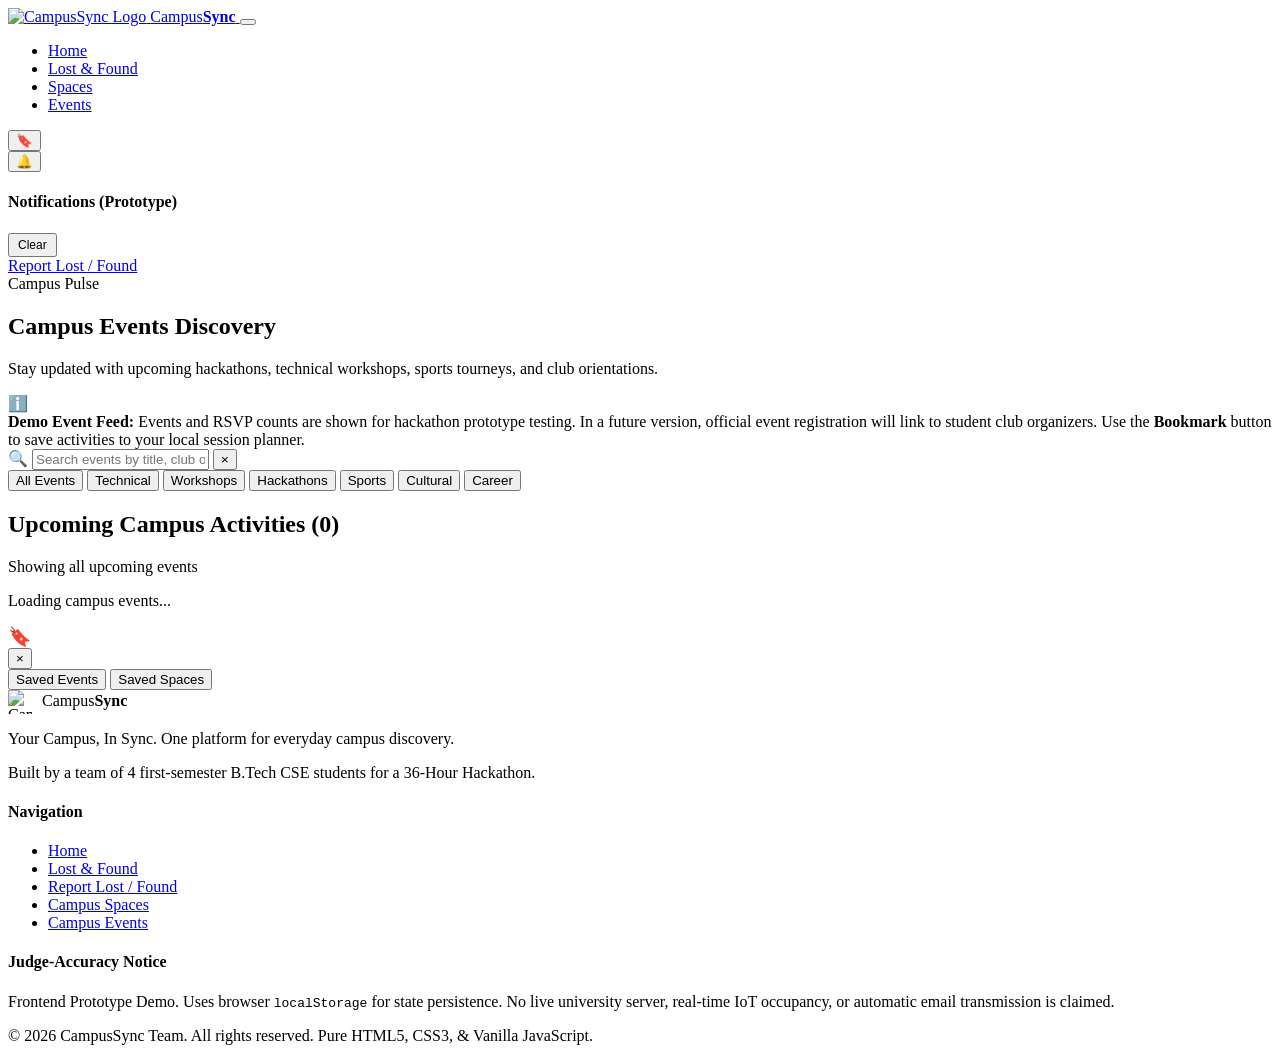
==== events.html @ 7a57eff2 "Build complete HTML structure" ====
<!DOCTYPE html>
<html lang="en">
<head>
  <meta charset="UTF-8">
  <meta name="viewport" content="width=device-width, initial-scale=1.0">
  <title>Campus Events — CampusSync</title>
  <link rel="icon" type="image/svg+xml" href="assets/favicon/favicon.svg">
  <link rel="icon" type="image/png" sizes="32x32" href="assets/favicon/favicon-32x32.png">
  <link rel="apple-touch-icon" href="assets/favicon/apple-touch-icon.png">
  <link rel="stylesheet" href="css/style.css">
</head>
<body>

  <!-- HEADER & NAVIGATION -->
  <header class="site-header">
    <div class="container header-container">
      <a href="index.html" class="logo">
        <img src="assets/images/logo.svg" alt="CampusSync Logo" class="logo-icon-svg">
        <span class="logo-text">Campus<strong>Sync</strong></span>
      </a>

      <button class="nav-toggle" id="navToggle" aria-label="Toggle navigation menu">
        <span class="hamburger-bar"></span>
        <span class="hamburger-bar"></span>
        <span class="hamburger-bar"></span>
      </button>

      <nav class="site-nav" id="siteNav">
        <ul class="nav-list">
          <li><a href="index.html" class="nav-link">Home</a></li>
          <li><a href="lost-found.html" class="nav-link">Lost &amp; Found</a></li>
          <li><a href="spaces.html" class="nav-link">Spaces</a></li>
          <li><a href="events.html" class="nav-link active">Events</a></li>
        </ul>
      </nav>

      <!-- Action Controls -->
      <div class="header-actions">
        <button class="icon-action-btn" id="savedItemsBtn" title="Saved Items" aria-label="Saved items">
          <span>🔖</span>
          <span class="notif-badge-pill" id="savedCountBadge" style="display: none;">0</span>
        </button>

        <div class="notif-wrapper">
          <button class="icon-action-btn" id="notifBtn" title="CampusSync Notifications" aria-label="Notifications">
            <span>🔔</span>
            <span class="notif-badge-pill" id="notifBadge" style="display: none;">0</span>
          </button>
          <div class="notif-dropdown" id="notifDropdown">
            <div class="notif-header">
              <h4>Notifications (Prototype)</h4>
              <button class="btn btn-outline btn-sm" id="clearNotifsBtn" style="padding: 0.2rem 0.5rem; font-size: 0.75rem;">Clear</button>
            </div>
            <div class="notif-list" id="notifList"></div>
          </div>
        </div>

        <a href="report.html" class="btn btn-primary nav-btn-primary">Report Lost / Found</a>
      </div>
    </div>
  </header>

  <!-- MAIN CONTENT -->
  <main class="page-main">
    <div class="container">

      <!-- PAGE HEADER -->
      <section class="page-header">
        <div class="page-header-text">
          <span class="badge badge-primary">Campus Pulse</span>
          <h1 class="page-title">Campus Events Discovery</h1>
          <p class="page-subtitle">
            Stay updated with upcoming hackathons, technical workshops, sports tourneys, and club orientations.
          </p>
        </div>
      </section>

      <!-- PROTOTYPE DISCLAIMER BANNER -->
      <aside class="notice-banner">
        <span class="notice-icon">ℹ️</span>
        <div class="notice-text">
          <strong>Demo Event Feed:</strong> Events and RSVP counts are shown for hackathon prototype testing.
          In a future version, official event registration will link to student club organizers.
          Use the <strong>Bookmark</strong> button to save activities to your local session planner.
        </div>
      </aside>

      <!-- SEARCH & FILTER TOOLBAR -->
      <section class="filter-toolbar">
        <!-- Search Input -->
        <div class="search-box">
          <span class="search-icon">🔍</span>
          <input
            type="text"
            id="eventSearch"
            class="search-input"
            placeholder="Search events by title, club organizer, or venue..."
            aria-label="Search campus events"
          >
          <button id="clearEventSearchBtn" class="clear-btn" title="Clear search">&times;</button>
        </div>

        <!-- Category Filter Pills -->
        <div class="filter-controls">
          <div class="type-filter-group" id="eventCategoryFilters" role="group" aria-label="Filter by event category">
            <button class="filter-btn active" data-category="all">All Events</button>
            <button class="filter-btn" data-category="Technical">Technical</button>
            <button class="filter-btn" data-category="Workshop">Workshops</button>
            <button class="filter-btn" data-category="Hackathon">Hackathons</button>
            <button class="filter-btn" data-category="Sports">Sports</button>
            <button class="filter-btn" data-category="Cultural">Cultural</button>
            <button class="filter-btn" data-category="Career">Career</button>
          </div>
        </div>
      </section>

      <!-- EVENTS GRID SECTION -->
      <section class="events-section">
        <div class="section-heading-row">
          <h2 class="section-title">Upcoming Campus Activities (<span id="eventsCount">0</span>)</h2>
          <span class="section-meta" id="eventFilterMeta">Showing all upcoming events</span>
        </div>

        <!-- Dynamic Grid Container -->
        <div class="cards-grid events-grid" id="eventsGrid">
          <div class="loading-state">
            <p>Loading campus events...</p>
          </div>
        </div>

        <!-- Empty State Message -->
        <div class="empty-state" id="eventsEmptyState" style="display: none;">
          <div class="empty-icon">📅</div>
          <h3 class="empty-title">No events match your criteria</h3>
          <p class="empty-desc">Try clearing your search query or selecting a different category.</p>
          <button class="btn btn-secondary" id="resetEventFiltersBtn">Reset Event Filters</button>
        </div>
      </section>

    </div>
  </main>

  <!-- SAVED ITEMS MODAL -->
  <div class="custom-modal" id="savedItemsModal" role="dialog" aria-label="Saved items">
    <div class="modal-dialog">
      <div class="modal-header">
        <h3 style="color: #fff; margin: 0; display: flex; align-items: center; gap: 0.5rem;">
          <span>🔖</span> Saved Bookmarks
        </h3>
        <button class="modal-close" id="closeSavedModal">&times;</button>
      </div>
      <div class="saved-tabs-row">
        <button class="saved-tab-btn active" id="savedTabEvents">Saved Events</button>
        <button class="saved-tab-btn" id="savedTabSpaces">Saved Spaces</button>
      </div>
      <div class="saved-items-list" id="savedItemsList"></div>
    </div>
  </div>

  <!-- FOOTER -->
  <footer class="site-footer">
    <div class="container footer-container">
      <div class="footer-info">
        <div class="footer-logo">
          <img src="assets/images/logo.svg" alt="CampusSync" style="display: inline-block; width: 24px; height: 24px; vertical-align: middle; margin-right: 6px;">
          Campus<strong>Sync</strong>
        </div>
        <p class="footer-tagline">Your Campus, In Sync. One platform for everyday campus discovery.</p>
        <p class="footer-credit">Built by a team of 4 first-semester B.Tech CSE students for a 36-Hour Hackathon.</p>
      </div>

      <div class="footer-nav">
        <h4>Navigation</h4>
        <ul>
          <li><a href="index.html">Home</a></li>
          <li><a href="lost-found.html">Lost &amp; Found</a></li>
          <li><a href="report.html">Report Lost / Found</a></li>
          <li><a href="spaces.html">Campus Spaces</a></li>
          <li><a href="events.html">Campus Events</a></li>
        </ul>
      </div>

      <div class="footer-disclaimer">
        <h4>Judge-Accuracy Notice</h4>
        <p>
          Frontend Prototype Demo. Uses browser <code>localStorage</code> for state persistence.
          No live university server, real-time IoT occupancy, or automatic email transmission is claimed.
        </p>
      </div>
    </div>

    <div class="footer-bottom text-center">
      <p>&copy; 2026 CampusSync Team. All rights reserved. Pure HTML5, CSS3, &amp; Vanilla JavaScript.</p>
    </div>
  </footer>

  <!-- Scripts -->
  <script src="data/demo-data.js"></script>
  <script src="js/main.js"></script>
  <script src="js/events.js"></script>
</body>
</html>
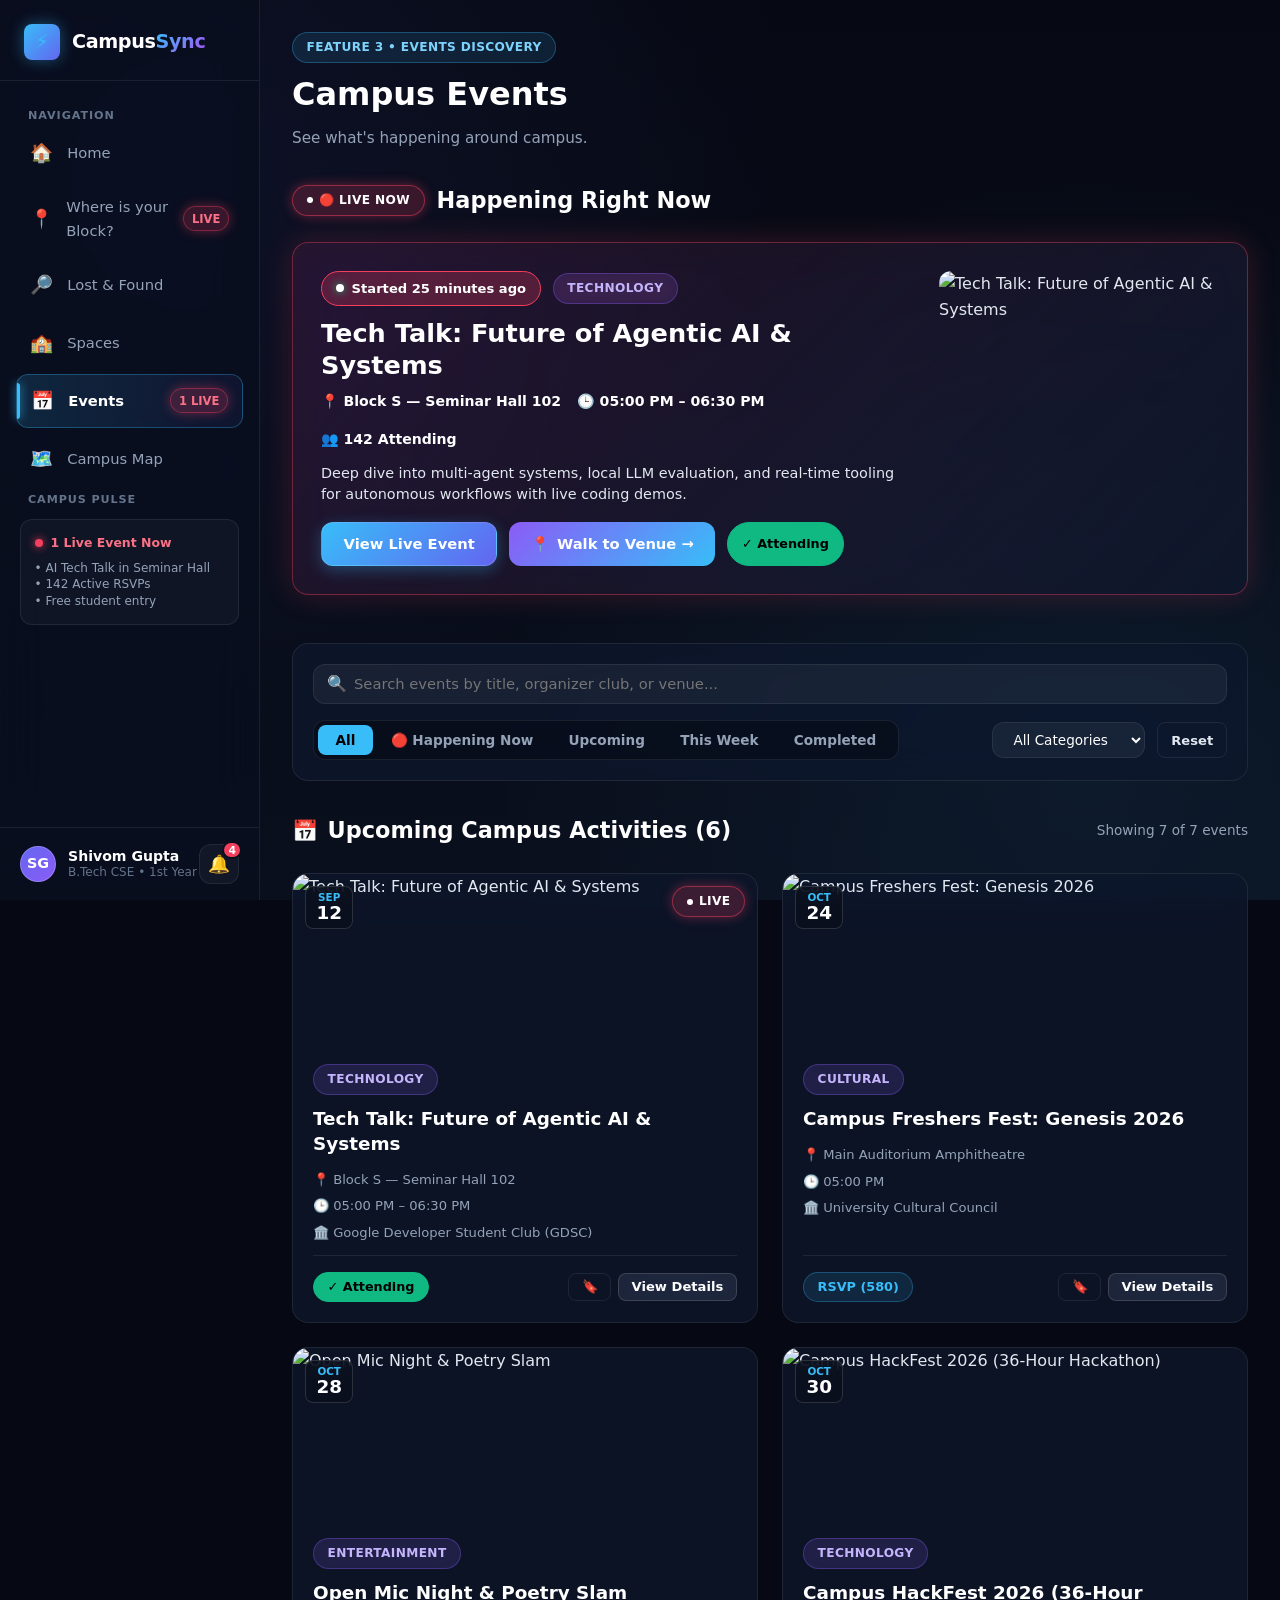
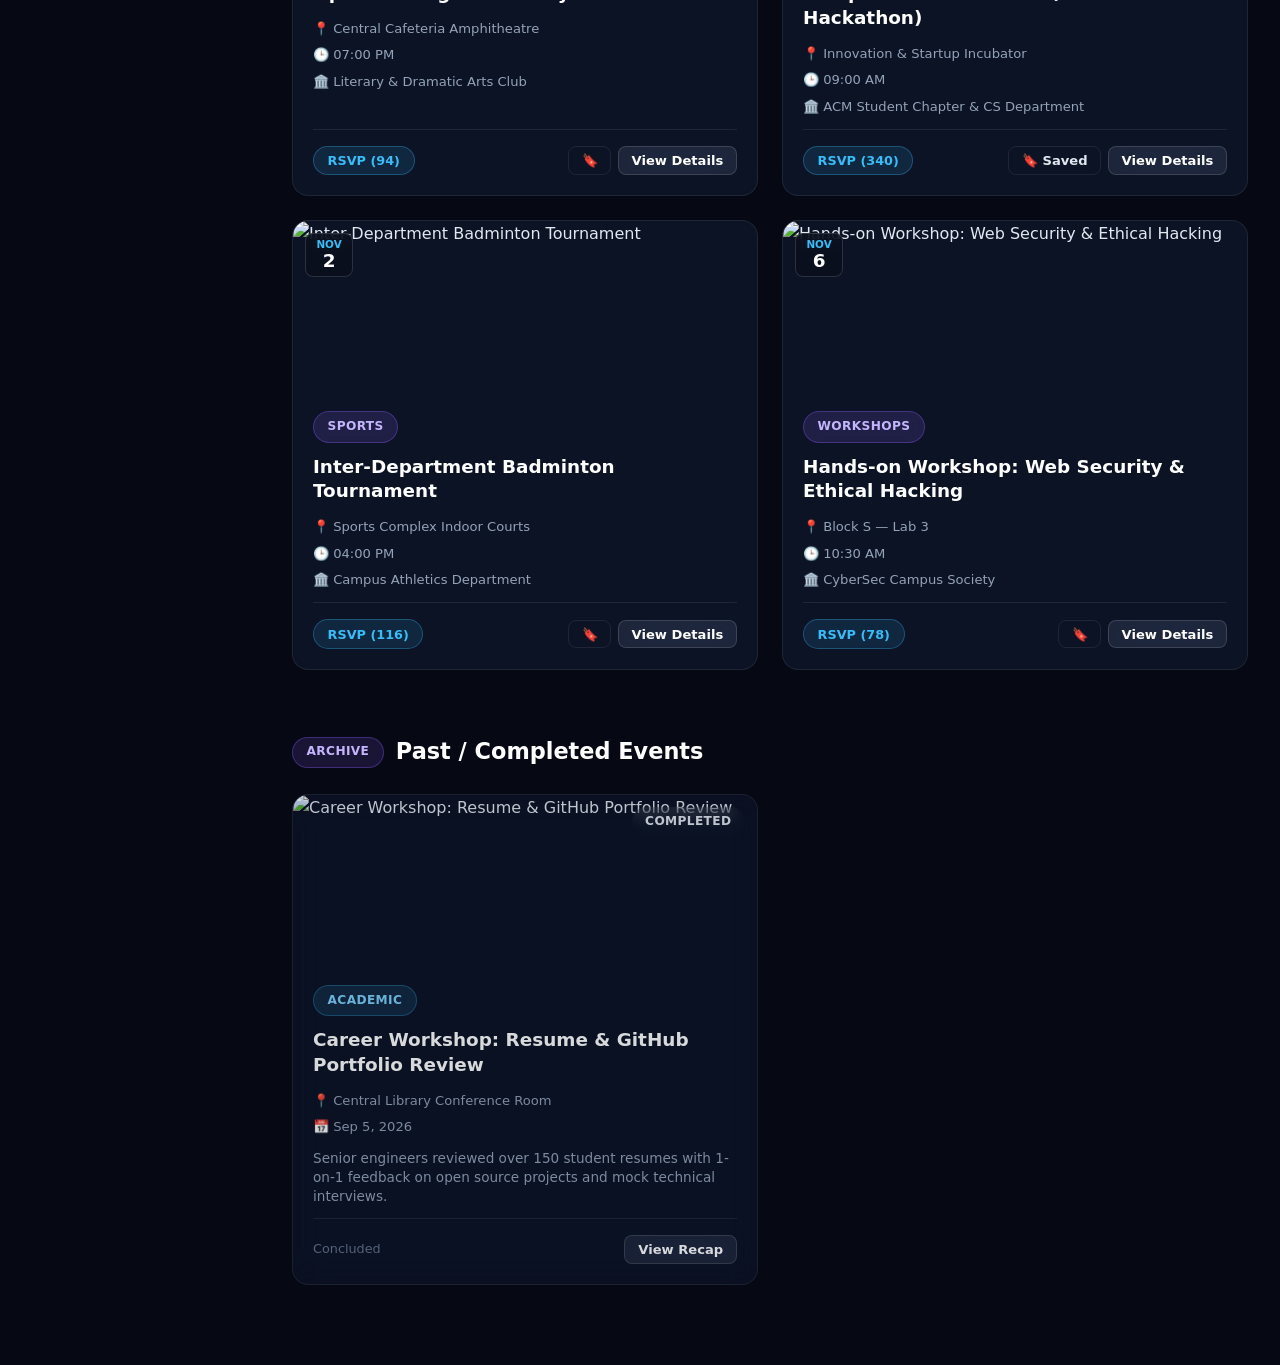
==== commit 60ad22dd: "update better UI and update html accordingly" ====
--- a/events.html
+++ b/events.html
@@ -5,194 +5,320 @@
   <meta name="viewport" content="width=device-width, initial-scale=1.0">
   <title>Campus Events — CampusSync</title>
   <link rel="icon" type="image/svg+xml" href="assets/favicon/favicon.svg">
-  <link rel="icon" type="image/png" sizes="32x32" href="assets/favicon/favicon-32x32.png">
-  <link rel="apple-touch-icon" href="assets/favicon/apple-touch-icon.png">
   <link rel="stylesheet" href="css/style.css">
 </head>
 <body>
 
-  <!-- HEADER & NAVIGATION -->
-  <header class="site-header">
-    <div class="container header-container">
-      <a href="index.html" class="logo">
-        <img src="assets/images/logo.svg" alt="CampusSync Logo" class="logo-icon-svg">
-        <span class="logo-text">Campus<strong>Sync</strong></span>
-      </a>
-
-      <button class="nav-toggle" id="navToggle" aria-label="Toggle navigation menu">
-        <span class="hamburger-bar"></span>
-        <span class="hamburger-bar"></span>
-        <span class="hamburger-bar"></span>
-      </button>
-
-      <nav class="site-nav" id="siteNav">
-        <ul class="nav-list">
-          <li><a href="index.html" class="nav-link">Home</a></li>
-          <li><a href="lost-found.html" class="nav-link">Lost &amp; Found</a></li>
-          <li><a href="spaces.html" class="nav-link">Spaces</a></li>
-          <li><a href="events.html" class="nav-link active">Events</a></li>
+  <div class="app-layout">
+
+    <!-- DESKTOP SIDEBAR -->
+    <aside class="app-sidebar">
+      <div class="sidebar-header">
+        <a href="index.html" class="sidebar-logo">
+          <div class="sidebar-logo-icon">⚡</div>
+          <span class="sidebar-logo-text">Campus<strong>Sync</strong></span>
+        </a>
+        <button id="sidebarCloseBtn" class="topbar-btn" style="display: none;" aria-label="Close sidebar">&times;</button>
+      </div>
+
+      <div class="sidebar-nav-container">
+        <span class="sidebar-section-title">Navigation</span>
+        <ul class="sidebar-menu">
+          <li>
+            <a href="index.html" class="sidebar-link">
+              <span class="sidebar-link-icon">🏠</span>
+              <span>Home</span>
+            </a>
+          </li>
+          <li>
+            <a href="navigation.html" class="sidebar-link">
+              <span class="sidebar-link-icon">📍</span>
+              <span>Where is your Block?</span>
+              <span class="sidebar-badge badge-live">LIVE</span>
+            </a>
+          </li>
+          <li>
+            <a href="lost-found.html" class="sidebar-link">
+              <span class="sidebar-link-icon">🔎</span>
+              <span>Lost &amp; Found</span>
+            </a>
+          </li>
+          <li>
+            <a href="spaces.html" class="sidebar-link">
+              <span class="sidebar-link-icon">🏫</span>
+              <span>Spaces</span>
+            </a>
+          </li>
+          <li>
+            <a href="events.html" class="sidebar-link active">
+              <span class="sidebar-link-icon">📅</span>
+              <span>Events</span>
+              <span class="sidebar-badge badge-live">1 LIVE</span>
+            </a>
+          </li>
+          <li>
+            <a href="navigation.html" class="sidebar-link">
+              <span class="sidebar-link-icon">🗺️</span>
+              <span>Campus Map</span>
+            </a>
+          </li>
         </ul>
+
+        <span class="sidebar-section-title">Campus Pulse</span>
+        <div class="sidebar-pulse-card">
+          <div class="pulse-header">
+            <span class="pulse-dot" style="background: var(--accent-rose); box-shadow: 0 0 8px var(--accent-rose);"></span>
+            <span style="color: #fb7185;">1 Live Event Now</span>
+          </div>
+          <p class="pulse-info">
+            • AI Tech Talk in Seminar Hall<br>
+            • 142 Active RSVPs<br>
+            • Free student entry
+          </p>
+        </div>
+      </div>
+
+      <div class="sidebar-footer">
+        <a href="#" class="sidebar-user profile-trigger-btn">
+          <div class="user-avatar">SG</div>
+          <div class="user-info">
+            <div class="user-name">Shivom Gupta</div>
+            <div class="user-dept">B.Tech CSE • 1st Year</div>
+          </div>
+        </a>
+        <button class="topbar-btn notif-toggle-btn" aria-label="Notifications">
+          <span>🔔</span>
+          <span class="notif-badge-pill" style="display: none;">0</span>
+        </button>
+      </div>
+    </aside>
+
+    <!-- MAIN WRAPPER -->
+    <div class="app-main">
+
+      <!-- MOBILE TOP HEADER BAR -->
+      <header class="mobile-header-bar">
+        <div style="display: flex; align-items: center; gap: 0.75rem;">
+          <button id="mobileMenuBtn" class="topbar-btn">☰</button>
+          <a href="index.html" class="sidebar-logo">
+            <span class="sidebar-logo-text">Campus<strong>Sync</strong></span>
+          </a>
+        </div>
+        <div style="display: flex; align-items: center; gap: 0.5rem;">
+          <button class="topbar-btn notif-toggle-btn">
+            <span>🔔</span>
+            <span class="notif-badge-pill" style="display: none;">0</span>
+          </button>
+          <button class="topbar-btn profile-trigger-btn">
+            <span>👤</span>
+          </button>
+        </div>
+      </header>
+
+      <!-- NOTIFICATIONS DROPDOWN -->
+      <div class="notif-dropdown" id="notifDropdown">
+        <div class="notif-header">
+          <h4 style="margin: 0; font-size: 0.95rem; color: #fff;">CampusSync Notifications</h4>
+          <button class="btn btn-outline btn-sm" id="clearNotifsBtn" style="padding: 0.2rem 0.5rem; font-size: 0.72rem;">Clear</button>
+        </div>
+        <div class="notif-list" id="notifList"></div>
+      </div>
+
+      <!-- MAIN CONTENT -->
+      <main class="page-content-wrapper">
+
+        <div style="margin-bottom: 2rem;">
+          <span class="badge badge-primary" style="margin-bottom: 0.4rem;">Feature 3 • Events Discovery</span>
+          <h1 style="color: #fff; font-size: 2rem; font-weight: 800; margin-bottom: 0.35rem;">Campus Events</h1>
+          <p style="color: var(--text-muted); font-size: 0.95rem;">See what's happening around campus.</p>
+        </div>
+
+        <!-- ========================================================
+             🔴 HAPPENING NOW SECTION (PROMINENT LIVE BANNER)
+             ======================================================== -->
+        <section class="events-section-block" id="happeningNowSection">
+          <div class="events-section-header">
+            <span class="badge badge-live">🔴 LIVE NOW</span>
+            <h2 class="events-section-title">Happening Right Now</h2>
+          </div>
+
+          <!-- Dynamic Live Banner Container -->
+          <div id="liveEventsContainer">
+            <!-- Rendered by js/events.js -->
+          </div>
+        </section>
+
+        <!-- SEARCH & FILTER TOOLBAR -->
+        <div class="filter-toolbar-card">
+          <div class="filter-search-row">
+            <div class="filter-search-box">
+              <span style="position: absolute; left: 0.85rem; color: var(--text-dim);">🔍</span>
+              <input
+                type="text"
+                id="eventSearchInput"
+                placeholder="Search events by title, organizer club, or venue..."
+                autocomplete="off"
+              >
+            </div>
+          </div>
+
+          <div class="filter-pills-row">
+            <!-- Timing segmented filter -->
+            <div class="filter-type-segmented" id="eventTimingFilters">
+              <button class="filter-segment-btn active" data-time="all">All</button>
+              <button class="filter-segment-btn" data-time="live">🔴 Happening Now</button>
+              <button class="filter-segment-btn" data-time="upcoming">Upcoming</button>
+              <button class="filter-segment-btn" data-time="thisWeek">This Week</button>
+              <button class="filter-segment-btn" data-time="completed">Completed</button>
+            </div>
+
+            <!-- Category filter dropdown -->
+            <div class="select-filters-group">
+              <select id="eventCategorySelect" class="select-filter-input">
+                <option value="all">All Categories</option>
+                <option value="Technology">Technology</option>
+                <option value="Workshops">Workshops</option>
+                <option value="Cultural">Cultural</option>
+                <option value="Sports">Sports</option>
+                <option value="Entertainment">Entertainment</option>
+                <option value="Academic">Academic</option>
+                <option value="Clubs">Clubs</option>
+              </select>
+
+              <button id="eventResetFiltersBtn" class="btn btn-outline btn-sm">Reset</button>
+            </div>
+          </div>
+        </div>
+
+        <!-- ========================================================
+             UPCOMING EVENTS SECTION
+             ======================================================== -->
+        <section class="events-section-block">
+          <div style="display: flex; justify-content: space-between; align-items: center; margin-bottom: 1.5rem;">
+            <div style="display: flex; align-items: center; gap: 0.6rem;">
+              <span style="font-size: 1.3rem;">📅</span>
+              <h2 class="events-section-title" id="eventsSectionHeading">Upcoming Campus Activities (<span id="upcomingCount">0</span>)</h2>
+            </div>
+            <span style="font-size: 0.85rem; color: var(--text-muted);" id="eventsFilterMeta">Showing all upcoming</span>
+          </div>
+
+          <div class="events-grid" id="upcomingEventsGrid">
+            <!-- Rendered by js/events.js -->
+          </div>
+
+          <!-- Empty state -->
+          <div id="eventsEmptyState" style="display: none; text-align: center; padding: 4rem 1rem; background: var(--bg-surface); border: 1px solid var(--border); border-radius: var(--card-radius);">
+            <div style="font-size: 2.5rem; margin-bottom: 0.75rem;">📅</div>
+            <h3 style="color: #fff; font-size: 1.2rem; margin-bottom: 0.5rem;">No events match your criteria</h3>
+            <p style="color: var(--text-muted); font-size: 0.9rem; margin-bottom: 1.25rem;">Try clearing your search query or selecting another category.</p>
+            <button class="btn btn-secondary" onclick="document.getElementById('eventResetFiltersBtn').click()">Reset Filters</button>
+          </div>
+        </section>
+
+        <!-- ========================================================
+             COMPLETED EVENTS ARCHIVE
+             ======================================================== -->
+        <section class="events-section-block" id="completedEventsSection" style="margin-top: 4rem;">
+          <div class="events-section-header">
+            <span class="badge badge-purple">Archive</span>
+            <h2 class="events-section-title">Past / Completed Events</h2>
+          </div>
+
+          <div class="events-grid" id="completedEventsGrid">
+            <!-- Rendered by js/events.js -->
+          </div>
+        </section>
+
+      </main>
+
+      <!-- MOBILE BOTTOM NAVIGATION -->
+      <nav class="mobile-bottom-nav">
+        <a href="index.html" class="bottom-nav-item">
+          <span class="bottom-nav-icon">🏠</span>
+          <span>Home</span>
+        </a>
+        <a href="navigation.html" class="bottom-nav-item">
+          <span class="bottom-nav-icon">📍</span>
+          <span>Navigate</span>
+        </a>
+        <a href="lost-found.html" class="bottom-nav-item">
+          <span class="bottom-nav-icon">🔎</span>
+          <span>Lost/Found</span>
+        </a>
+        <a href="spaces.html" class="bottom-nav-item">
+          <span class="bottom-nav-icon">🏫</span>
+          <span>Spaces</span>
+        </a>
+        <a href="events.html" class="bottom-nav-item active">
+          <span class="bottom-nav-icon">📅</span>
+          <span>Events</span>
+        </a>
       </nav>
 
-      <!-- Action Controls -->
-      <div class="header-actions">
-        <button class="icon-action-btn" id="savedItemsBtn" title="Saved Items" aria-label="Saved items">
-          <span>🔖</span>
-          <span class="notif-badge-pill" id="savedCountBadge" style="display: none;">0</span>
-        </button>
-
-        <div class="notif-wrapper">
-          <button class="icon-action-btn" id="notifBtn" title="CampusSync Notifications" aria-label="Notifications">
-            <span>🔔</span>
-            <span class="notif-badge-pill" id="notifBadge" style="display: none;">0</span>
-          </button>
-          <div class="notif-dropdown" id="notifDropdown">
-            <div class="notif-header">
-              <h4>Notifications (Prototype)</h4>
-              <button class="btn btn-outline btn-sm" id="clearNotifsBtn" style="padding: 0.2rem 0.5rem; font-size: 0.75rem;">Clear</button>
-            </div>
-            <div class="notif-list" id="notifList"></div>
-          </div>
-        </div>
-
-        <a href="report.html" class="btn btn-primary nav-btn-primary">Report Lost / Found</a>
-      </div>
-    </div>
-  </header>
-
-  <!-- MAIN CONTENT -->
-  <main class="page-main">
-    <div class="container">
-
-      <!-- PAGE HEADER -->
-      <section class="page-header">
-        <div class="page-header-text">
-          <span class="badge badge-primary">Campus Pulse</span>
-          <h1 class="page-title">Campus Events Discovery</h1>
-          <p class="page-subtitle">
-            Stay updated with upcoming hackathons, technical workshops, sports tourneys, and club orientations.
-          </p>
-        </div>
-      </section>
-
-      <!-- PROTOTYPE DISCLAIMER BANNER -->
-      <aside class="notice-banner">
-        <span class="notice-icon">ℹ️</span>
-        <div class="notice-text">
-          <strong>Demo Event Feed:</strong> Events and RSVP counts are shown for hackathon prototype testing.
-          In a future version, official event registration will link to student club organizers.
-          Use the <strong>Bookmark</strong> button to save activities to your local session planner.
-        </div>
-      </aside>
-
-      <!-- SEARCH & FILTER TOOLBAR -->
-      <section class="filter-toolbar">
-        <!-- Search Input -->
-        <div class="search-box">
-          <span class="search-icon">🔍</span>
-          <input
-            type="text"
-            id="eventSearch"
-            class="search-input"
-            placeholder="Search events by title, club organizer, or venue..."
-            aria-label="Search campus events"
-          >
-          <button id="clearEventSearchBtn" class="clear-btn" title="Clear search">&times;</button>
-        </div>
-
-        <!-- Category Filter Pills -->
-        <div class="filter-controls">
-          <div class="type-filter-group" id="eventCategoryFilters" role="group" aria-label="Filter by event category">
-            <button class="filter-btn active" data-category="all">All Events</button>
-            <button class="filter-btn" data-category="Technical">Technical</button>
-            <button class="filter-btn" data-category="Workshop">Workshops</button>
-            <button class="filter-btn" data-category="Hackathon">Hackathons</button>
-            <button class="filter-btn" data-category="Sports">Sports</button>
-            <button class="filter-btn" data-category="Cultural">Cultural</button>
-            <button class="filter-btn" data-category="Career">Career</button>
-          </div>
-        </div>
-      </section>
-
-      <!-- EVENTS GRID SECTION -->
-      <section class="events-section">
-        <div class="section-heading-row">
-          <h2 class="section-title">Upcoming Campus Activities (<span id="eventsCount">0</span>)</h2>
-          <span class="section-meta" id="eventFilterMeta">Showing all upcoming events</span>
-        </div>
-
-        <!-- Dynamic Grid Container -->
-        <div class="cards-grid events-grid" id="eventsGrid">
-          <div class="loading-state">
-            <p>Loading campus events...</p>
-          </div>
-        </div>
-
-        <!-- Empty State Message -->
-        <div class="empty-state" id="eventsEmptyState" style="display: none;">
-          <div class="empty-icon">📅</div>
-          <h3 class="empty-title">No events match your criteria</h3>
-          <p class="empty-desc">Try clearing your search query or selecting a different category.</p>
-          <button class="btn btn-secondary" id="resetEventFiltersBtn">Reset Event Filters</button>
-        </div>
-      </section>
-
-    </div>
-  </main>
-
-  <!-- SAVED ITEMS MODAL -->
-  <div class="custom-modal" id="savedItemsModal" role="dialog" aria-label="Saved items">
-    <div class="modal-dialog">
-      <div class="modal-header">
-        <h3 style="color: #fff; margin: 0; display: flex; align-items: center; gap: 0.5rem;">
-          <span>🔖</span> Saved Bookmarks
-        </h3>
-        <button class="modal-close" id="closeSavedModal">&times;</button>
-      </div>
-      <div class="saved-tabs-row">
-        <button class="saved-tab-btn active" id="savedTabEvents">Saved Events</button>
-        <button class="saved-tab-btn" id="savedTabSpaces">Saved Spaces</button>
-      </div>
-      <div class="saved-items-list" id="savedItemsList"></div>
     </div>
   </div>
 
-  <!-- FOOTER -->
-  <footer class="site-footer">
-    <div class="container footer-container">
-      <div class="footer-info">
-        <div class="footer-logo">
-          <img src="assets/images/logo.svg" alt="CampusSync" style="display: inline-block; width: 24px; height: 24px; vertical-align: middle; margin-right: 6px;">
-          Campus<strong>Sync</strong>
-        </div>
-        <p class="footer-tagline">Your Campus, In Sync. One platform for everyday campus discovery.</p>
-        <p class="footer-credit">Built by a team of 4 first-semester B.Tech CSE students for a 36-Hour Hackathon.</p>
-      </div>
-
-      <div class="footer-nav">
-        <h4>Navigation</h4>
-        <ul>
-          <li><a href="index.html">Home</a></li>
-          <li><a href="lost-found.html">Lost &amp; Found</a></li>
-          <li><a href="report.html">Report Lost / Found</a></li>
-          <li><a href="spaces.html">Campus Spaces</a></li>
-          <li><a href="events.html">Campus Events</a></li>
-        </ul>
-      </div>
-
-      <div class="footer-disclaimer">
-        <h4>Judge-Accuracy Notice</h4>
-        <p>
-          Frontend Prototype Demo. Uses browser <code>localStorage</code> for state persistence.
-          No live university server, real-time IoT occupancy, or automatic email transmission is claimed.
-        </p>
+  <!-- ========================================================
+       EVENT DETAILS MODAL
+       ======================================================== -->
+  <div class="custom-modal" id="eventDetailsModal" role="dialog" aria-label="Event details">
+    <div class="modal-dialog" style="max-width: 700px;">
+      <div class="modal-header">
+        <div style="display: flex; align-items: center; gap: 0.6rem;">
+          <span id="modalEventBadge" class="badge badge-purple">Technology</span>
+          <span id="modalEventLiveTag" class="badge badge-live" style="display: none;">🔴 Happening Now</span>
+        </div>
+        <button class="modal-close" id="closeEventModalBtn">&times;</button>
+      </div>
+
+      <div class="modal-body">
+        <div style="width: 100%; height: 260px; border-radius: var(--radius-md); overflow: hidden; background: #070c18;">
+          <img id="modalEventBanner" src="" alt="Banner" style="width: 100%; height: 100%; object-fit: cover;">
+        </div>
+
+        <div>
+          <h2 id="modalEventTitle" style="color: #fff; font-size: 1.5rem; font-weight: 800; margin-bottom: 0.5rem;">Event Title</h2>
+          <div style="font-size: 0.88rem; color: var(--accent-primary); font-weight: 600;" id="modalEventOrganizer">
+            Organized by: GDSC
+          </div>
+        </div>
+
+        <div style="display: grid; grid-template-columns: 1fr 1fr; gap: 1rem; background: rgba(255, 255, 255, 0.03); border: 1px solid var(--border); border-radius: var(--radius-md); padding: 1rem;">
+          <div>
+            <div style="font-size: 0.78rem; color: var(--text-dim);">DATE &amp; TIME</div>
+            <div id="modalEventDateTime" style="font-size: 0.92rem; font-weight: 700; color: #fff; margin-top: 0.2rem;">Oct 24, 5:00 PM</div>
+          </div>
+          <div>
+            <div style="font-size: 0.78rem; color: var(--text-dim);">CAMPUS VENUE</div>
+            <div id="modalEventVenue" style="font-size: 0.92rem; font-weight: 700; color: #fff; margin-top: 0.2rem;">Main Auditorium</div>
+          </div>
+        </div>
+
+        <div>
+          <h4 style="color: #fff; font-size: 0.95rem; margin-bottom: 0.4rem;">About This Event</h4>
+          <p id="modalEventDesc" style="font-size: 0.9rem; color: var(--text-secondary); line-height: 1.6;">
+            Event description goes here.
+          </p>
+        </div>
+
+        <div style="display: flex; align-items: center; justify-content: space-between; background: rgba(56, 189, 248, 0.08); border: 1px solid rgba(56, 189, 248, 0.25); border-radius: var(--radius-md); padding: 0.85rem 1.25rem;">
+          <div>
+            <span style="font-size: 0.78rem; color: var(--text-dim); text-transform: uppercase;">Confirmed RSVPs</span>
+            <div id="modalEventRsvpCount" style="font-size: 1.2rem; font-weight: 800; color: #fff;">142 Attending</div>
+          </div>
+          <!-- Deep link to Feature 1 Navigation! -->
+          <button id="modalNavigateVenueBtn" class="btn btn-nav-action btn-sm">
+            <span>📍</span> Navigate to Venue &rarr;
+          </button>
+        </div>
+      </div>
+
+      <div class="modal-footer">
+        <button class="btn btn-secondary" id="modalBookmarkBtn">🔖 Bookmark</button>
+        <button class="btn btn-primary" id="modalRsvpBtn">RSVP Now</button>
       </div>
     </div>
-
-    <div class="footer-bottom text-center">
-      <p>&copy; 2026 CampusSync Team. All rights reserved. Pure HTML5, CSS3, &amp; Vanilla JavaScript.</p>
-    </div>
-  </footer>
+  </div>
 
   <!-- Scripts -->
   <script src="data/demo-data.js"></script>
@@ -200,5 +326,3 @@
   <script src="js/events.js"></script>
 </body>
 </html>
-
-
--- a/css/style.css
+++ b/css/style.css
@@ -0,0 +1,2767 @@
+/* ==========================================================================
+   CampusSync — Modern Student SaaS Design System (css/style.css)
+   Style: Premium Dark Navy Glassmorphism Startup Interface
+   Responsive Breakpoints: Desktop (1024px+), Tablet (768-1023px), Mobile (<768px)
+   ========================================================================== */
+
+/* --------------------------------------------------------------------------
+   1. DESIGN SYSTEM VARIABLES (:root)
+   -------------------------------------------------------------------------- */
+:root {
+  /* Surfaces & Backgrounds */
+  --bg-base: #060913;
+  --bg-primary: #0a0f1d;
+  --bg-secondary: #0f172a;
+  --bg-sidebar: rgba(10, 15, 29, 0.85);
+  --bg-surface: rgba(15, 23, 42, 0.75);
+  --bg-surface-elevated: rgba(30, 41, 59, 0.7);
+  --bg-glass-card: rgba(255, 255, 255, 0.04);
+  --bg-glass-card-hover: rgba(255, 255, 255, 0.08);
+  --bg-glass-modal: rgba(11, 17, 33, 0.92);
+
+  /* Brand Accents (Blue, Indigo, Purple, Emerald, Amber, Rose) */
+  --accent-primary: #38bdf8;       /* Sky Blue */
+  --accent-primary-hover: #7dd3fc;
+  --accent-secondary: #6366f1;     /* Indigo */
+  --accent-purple: #8b5cf6;        /* Purple */
+  --accent-teal: #10b981;          /* Emerald / Active */
+  --accent-amber: #f59e0b;         /* Amber */
+  --accent-rose: #f43f5e;          /* Rose / Alert */
+
+  /* Text & Typography */
+  --text-primary: #ffffff;
+  --text-secondary: #e2e8f0;
+  --text-muted: #94a3b8;
+  --text-dim: #64748b;
+
+  /* Borders & Dividers */
+  --border: rgba(255, 255, 255, 0.08);
+  --border-light: rgba(255, 255, 255, 0.14);
+  --border-hover: rgba(56, 189, 248, 0.4);
+  --border-focus: rgba(99, 102, 241, 0.6);
+
+  /* Shadows & Glows */
+  --shadow-sm: 0 2px 8px rgba(0, 0, 0, 0.3);
+  --shadow-card: 0 10px 30px -5px rgba(0, 0, 0, 0.5), inset 0 1px 0 rgba(255, 255, 255, 0.08);
+  --shadow-hover: 0 20px 40px -10px rgba(0, 0, 0, 0.7), 0 0 25px rgba(56, 189, 248, 0.2);
+  --shadow-glow-blue: 0 0 25px rgba(56, 189, 248, 0.35);
+  --shadow-glow-purple: 0 0 25px rgba(139, 92, 246, 0.35);
+  --shadow-glow-green: 0 0 20px rgba(16, 185, 129, 0.35);
+
+  /* Radius */
+  --card-radius: 16px;
+  --radius-xs: 6px;
+  --radius-sm: 8px;
+  --radius-md: 12px;
+  --radius-lg: 18px;
+  --radius-xl: 24px;
+  --radius-full: 9999px;
+
+  /* Glass Filter */
+  --glass-blur: blur(16px) saturate(180%);
+  --glass-blur-heavy: blur(24px) saturate(200%);
+
+  /* Typography */
+  --font-sans: 'Inter', system-ui, -apple-system, BlinkMacSystemFont, "Segoe UI", Roboto, sans-serif;
+  --font-mono: ui-monospace, SFMono-Regular, Menlo, Monaco, Consolas, monospace;
+
+  /* Layout dimensions */
+  --sidebar-width: 260px;
+  --header-height: 64px;
+  --bottom-nav-height: 64px;
+
+  /* Transitions */
+  --transition-fast: 150ms ease;
+  --transition-normal: 250ms cubic-bezier(0.4, 0, 0.2, 1);
+  --transition-smooth: 350ms cubic-bezier(0.16, 1, 0.3, 1);
+}
+
+/* --------------------------------------------------------------------------
+   2. RESET & GLOBAL STYLES
+   -------------------------------------------------------------------------- */
+*, *::before, *::after {
+  box-sizing: border-box;
+  margin: 0;
+  padding: 0;
+}
+
+html {
+  scroll-behavior: smooth;
+  font-size: 16px;
+}
+
+body {
+  font-family: var(--font-sans);
+  background-color: var(--bg-base);
+  background-image: 
+    radial-gradient(circle at 15% 15%, rgba(99, 102, 241, 0.08) 0%, transparent 45%),
+    radial-gradient(circle at 85% 85%, rgba(56, 189, 248, 0.07) 0%, transparent 45%),
+    linear-gradient(180deg, #060913 0%, #0a0f1d 100%);
+  background-attachment: fixed;
+  color: var(--text-secondary);
+  line-height: 1.6;
+  min-height: 100vh;
+  display: flex;
+  flex-direction: column;
+  -webkit-font-smoothing: antialiased;
+  overflow-x: hidden;
+}
+
+a {
+  color: var(--accent-primary);
+  text-decoration: none;
+  transition: color var(--transition-fast);
+}
+
+a:hover {
+  color: var(--accent-primary-hover);
+}
+
+button, input, select, textarea {
+  font-family: inherit;
+  font-size: inherit;
+}
+
+button {
+  cursor: pointer;
+  border: none;
+  background: none;
+}
+
+img, svg {
+  max-width: 100%;
+  display: block;
+}
+
+/* --------------------------------------------------------------------------
+   3. APP SHELL LAYOUT (Sidebar + Main Content Area)
+   -------------------------------------------------------------------------- */
+.app-layout {
+  display: flex;
+  min-height: 100vh;
+  width: 100%;
+}
+
+/* DESKTOP SIDEBAR */
+.app-sidebar {
+  width: var(--sidebar-width);
+  height: 100vh;
+  position: fixed;
+  top: 0;
+  left: 0;
+  background: var(--bg-sidebar);
+  border-right: 1px solid var(--border);
+  backdrop-filter: var(--glass-blur-heavy);
+  display: flex;
+  flex-direction: column;
+  z-index: 100;
+  transition: transform var(--transition-smooth);
+}
+
+.sidebar-header {
+  padding: 1.5rem 1.5rem 1.25rem;
+  display: flex;
+  align-items: center;
+  justify-content: space-between;
+  border-bottom: 1px solid var(--border);
+}
+
+.sidebar-logo {
+  display: flex;
+  align-items: center;
+  gap: 0.75rem;
+  text-decoration: none;
+}
+
+.sidebar-logo-icon {
+  width: 36px;
+  height: 36px;
+  border-radius: var(--radius-sm);
+  background: linear-gradient(135deg, var(--accent-primary), var(--accent-secondary));
+  display: flex;
+  align-items: center;
+  justify-content: center;
+  font-size: 1.2rem;
+  box-shadow: 0 0 15px rgba(56, 189, 248, 0.4);
+}
+
+.sidebar-logo-text {
+  font-size: 1.2rem;
+  font-weight: 700;
+  color: #fff;
+  letter-spacing: -0.02em;
+}
+
+.sidebar-logo-text strong {
+  background: linear-gradient(135deg, var(--accent-primary), #a855f7);
+  -webkit-background-clip: text;
+  -webkit-text-fill-color: transparent;
+}
+
+.sidebar-nav-container {
+  flex: 1;
+  overflow-y: auto;
+  padding: 1.25rem 1rem;
+}
+
+.sidebar-section-title {
+  font-size: 0.7rem;
+  font-weight: 700;
+  text-transform: uppercase;
+  letter-spacing: 0.08em;
+  color: var(--text-dim);
+  padding: 0 0.75rem 0.6rem;
+  margin-top: 0.75rem;
+}
+
+.sidebar-menu {
+  list-style: none;
+  display: flex;
+  flex-direction: column;
+  gap: 0.35rem;
+}
+
+.sidebar-link {
+  display: flex;
+  align-items: center;
+  gap: 0.85rem;
+  padding: 0.7rem 0.85rem;
+  border-radius: var(--radius-md);
+  color: var(--text-muted);
+  font-size: 0.92rem;
+  font-weight: 500;
+  transition: all var(--transition-fast);
+  position: relative;
+}
+
+.sidebar-link:hover {
+  color: #fff;
+  background: var(--bg-glass-card-hover);
+}
+
+.sidebar-link.active {
+  color: #fff;
+  background: linear-gradient(90deg, rgba(56, 189, 248, 0.15) 0%, rgba(99, 102, 241, 0.08) 100%);
+  border: 1px solid rgba(56, 189, 248, 0.3);
+  font-weight: 600;
+}
+
+.sidebar-link.active::before {
+  content: '';
+  position: absolute;
+  left: 0;
+  top: 15%;
+  bottom: 15%;
+  width: 3px;
+  background: var(--accent-primary);
+  border-radius: 0 4px 4px 0;
+  box-shadow: 0 0 10px var(--accent-primary);
+}
+
+.sidebar-link-icon {
+  font-size: 1.15rem;
+  display: flex;
+  align-items: center;
+  justify-content: center;
+  width: 24px;
+}
+
+.sidebar-badge {
+  margin-left: auto;
+  padding: 0.15rem 0.5rem;
+  border-radius: var(--radius-full);
+  font-size: 0.72rem;
+  font-weight: 700;
+}
+
+.sidebar-badge.badge-live {
+  background: rgba(244, 63, 94, 0.2);
+  color: #fb7185;
+  border: 1px solid rgba(244, 63, 94, 0.4);
+}
+
+.sidebar-badge.badge-count {
+  background: rgba(56, 189, 248, 0.18);
+  color: #7dd3fc;
+}
+
+/* Sidebar Campus Pulse Mini Widget */
+.sidebar-pulse-card {
+  background: rgba(255, 255, 255, 0.03);
+  border: 1px solid var(--border);
+  border-radius: var(--radius-md);
+  padding: 0.85rem;
+  margin: 0.5rem 0.25rem;
+}
+
+.pulse-header {
+  display: flex;
+  align-items: center;
+  gap: 0.5rem;
+  font-size: 0.78rem;
+  font-weight: 600;
+  color: var(--accent-teal);
+  margin-bottom: 0.4rem;
+}
+
+.pulse-dot {
+  width: 8px;
+  height: 8px;
+  border-radius: 50%;
+  background: var(--accent-teal);
+  box-shadow: 0 0 8px var(--accent-teal);
+  animation: pulseAnimation 2s infinite;
+}
+
+.pulse-info {
+  font-size: 0.75rem;
+  color: var(--text-muted);
+  line-height: 1.4;
+}
+
+/* Sidebar Profile Footer */
+.sidebar-footer {
+  padding: 1rem 1.25rem;
+  border-top: 1px solid var(--border);
+  display: flex;
+  align-items: center;
+  justify-content: space-between;
+}
+
+.sidebar-user {
+  display: flex;
+  align-items: center;
+  gap: 0.75rem;
+  text-decoration: none;
+}
+
+.user-avatar {
+  width: 36px;
+  height: 36px;
+  border-radius: 50%;
+  background: linear-gradient(135deg, #6366f1, #8b5cf6);
+  color: #fff;
+  display: flex;
+  align-items: center;
+  justify-content: center;
+  font-weight: 700;
+  font-size: 0.9rem;
+  border: 1px solid rgba(255, 255, 255, 0.2);
+}
+
+.user-info {
+  line-height: 1.25;
+}
+
+.user-name {
+  font-size: 0.88rem;
+  font-weight: 600;
+  color: #fff;
+}
+
+.user-dept {
+  font-size: 0.75rem;
+  color: var(--text-dim);
+}
+
+/* MAIN CONTENT WRAPPER */
+.app-main {
+  flex: 1;
+  margin-left: var(--sidebar-width);
+  min-height: 100vh;
+  display: flex;
+  flex-direction: column;
+  position: relative;
+  background: transparent;
+}
+
+/* TOP APP BAR (Search, Quick Notif, Mobile Toggle) */
+.app-topbar {
+  height: var(--header-height);
+  position: sticky;
+  top: 0;
+  z-index: 90;
+  background: rgba(6, 9, 19, 0.75);
+  backdrop-filter: var(--glass-blur);
+  border-bottom: 1px solid var(--border);
+  display: flex;
+  align-items: center;
+  justify-content: space-between;
+  padding: 0 2rem;
+}
+
+.topbar-search {
+  display: flex;
+  align-items: center;
+  gap: 0.6rem;
+  background: rgba(255, 255, 255, 0.05);
+  border: 1px solid var(--border);
+  border-radius: var(--radius-full);
+  padding: 0.45rem 1.1rem;
+  width: 340px;
+  transition: all var(--transition-fast);
+}
+
+.topbar-search:focus-within {
+  border-color: var(--accent-primary);
+  background: rgba(255, 255, 255, 0.08);
+  box-shadow: 0 0 15px rgba(56, 189, 248, 0.2);
+}
+
+.topbar-search input {
+  background: transparent;
+  border: none;
+  outline: none;
+  color: #fff;
+  font-size: 0.88rem;
+  width: 100%;
+}
+
+.topbar-search input::placeholder {
+  color: var(--text-dim);
+}
+
+.topbar-actions {
+  display: flex;
+  align-items: center;
+  gap: 0.85rem;
+}
+
+/* Icon action buttons */
+.topbar-btn {
+  width: 40px;
+  height: 40px;
+  border-radius: var(--radius-md);
+  background: var(--bg-glass-card);
+  border: 1px solid var(--border);
+  color: var(--text-secondary);
+  display: flex;
+  align-items: center;
+  justify-content: center;
+  font-size: 1.1rem;
+  position: relative;
+  transition: all var(--transition-fast);
+}
+
+.topbar-btn:hover {
+  background: var(--bg-glass-card-hover);
+  color: #fff;
+  border-color: var(--border-light);
+}
+
+.notif-badge-pill {
+  position: absolute;
+  top: -4px;
+  right: -4px;
+  background: var(--accent-rose);
+  color: #fff;
+  font-size: 0.68rem;
+  font-weight: 700;
+  min-width: 18px;
+  height: 18px;
+  border-radius: var(--radius-full);
+  display: flex;
+  align-items: center;
+  justify-content: center;
+  padding: 0 4px;
+  border: 2px solid var(--bg-primary);
+}
+
+/* PRIMARY CONTENT CONTAINER */
+.page-content-wrapper {
+  padding: 2rem;
+  flex: 1;
+  max-width: 1400px;
+  width: 100%;
+  margin: 0 auto;
+}
+
+/* --------------------------------------------------------------------------
+   4. BUTTONS & UI CONTROLS
+   -------------------------------------------------------------------------- */
+.btn {
+  display: inline-flex;
+  align-items: center;
+  justify-content: center;
+  gap: 0.5rem;
+  padding: 0.65rem 1.35rem;
+  border-radius: var(--radius-md);
+  font-size: 0.92rem;
+  font-weight: 600;
+  transition: all var(--transition-fast);
+  cursor: pointer;
+  text-decoration: none;
+  white-space: nowrap;
+}
+
+.btn-primary {
+  background: linear-gradient(135deg, var(--accent-primary) 0%, var(--accent-secondary) 100%);
+  color: #fff;
+  box-shadow: 0 4px 15px rgba(56, 189, 248, 0.3);
+  border: 1px solid rgba(255, 255, 255, 0.15);
+}
+
+.btn-primary:hover {
+  background: linear-gradient(135deg, #0284c7 0%, #4f46e5 100%);
+  box-shadow: 0 6px 20px rgba(56, 189, 248, 0.45);
+  color: #fff;
+  transform: translateY(-1px);
+}
+
+.btn-secondary {
+  background: rgba(255, 255, 255, 0.08);
+  color: #fff;
+  border: 1px solid var(--border-light);
+  backdrop-filter: var(--glass-blur);
+}
+
+.btn-secondary:hover {
+  background: rgba(255, 255, 255, 0.14);
+  border-color: rgba(255, 255, 255, 0.25);
+  color: #fff;
+  transform: translateY(-1px);
+}
+
+.btn-outline {
+  background: transparent;
+  color: var(--text-secondary);
+  border: 1px solid var(--border);
+}
+
+.btn-outline:hover {
+  border-color: var(--accent-primary);
+  color: #fff;
+  background: rgba(56, 189, 248, 0.08);
+}
+
+.btn-lost {
+  background: rgba(244, 63, 94, 0.15);
+  color: #fb7185;
+  border: 1px solid rgba(244, 63, 94, 0.35);
+}
+
+.btn-lost:hover {
+  background: rgba(244, 63, 94, 0.25);
+  color: #fff;
+  box-shadow: 0 0 15px rgba(244, 63, 94, 0.3);
+}
+
+.btn-found {
+  background: rgba(16, 185, 129, 0.15);
+  color: #34d399;
+  border: 1px solid rgba(16, 185, 129, 0.35);
+}
+
+.btn-found:hover {
+  background: rgba(16, 185, 129, 0.25);
+  color: #fff;
+  box-shadow: 0 0 15px rgba(16, 185, 129, 0.3);
+}
+
+.btn-nav-action {
+  background: linear-gradient(135deg, #8b5cf6, #38bdf8);
+  color: #fff;
+  font-weight: 700;
+}
+
+.btn-sm {
+  padding: 0.35rem 0.8rem;
+  font-size: 0.82rem;
+  border-radius: var(--radius-sm);
+}
+
+.btn-large {
+  padding: 0.85rem 1.85rem;
+  font-size: 1rem;
+  border-radius: var(--radius-md);
+}
+
+/* --------------------------------------------------------------------------
+   5. BADGES & STATUS PILLS
+   -------------------------------------------------------------------------- */
+.badge {
+  display: inline-flex;
+  align-items: center;
+  gap: 0.4rem;
+  padding: 0.3rem 0.85rem;
+  border-radius: var(--radius-full);
+  font-size: 0.76rem;
+  font-weight: 700;
+  letter-spacing: 0.03em;
+  text-transform: uppercase;
+  backdrop-filter: blur(8px);
+}
+
+.badge-primary {
+  background: rgba(56, 189, 248, 0.12);
+  color: #7dd3fc;
+  border: 1px solid rgba(56, 189, 248, 0.3);
+}
+
+.badge-purple {
+  background: rgba(139, 92, 246, 0.15);
+  color: #c4b5fd;
+  border: 1px solid rgba(139, 92, 246, 0.35);
+}
+
+.badge-emerald, .badge-green {
+  background: rgba(16, 185, 129, 0.15);
+  color: #34d399;
+  border: 1px solid rgba(16, 185, 129, 0.35);
+}
+
+.badge-amber {
+  background: rgba(245, 158, 11, 0.15);
+  color: #fcd34d;
+  border: 1px solid rgba(245, 158, 11, 0.35);
+}
+
+.badge-rose, .badge-lost {
+  background: rgba(244, 63, 94, 0.15);
+  color: #fb7185;
+  border: 1px solid rgba(244, 63, 94, 0.35);
+}
+
+.badge-found {
+  background: rgba(16, 185, 129, 0.15);
+  color: #34d399;
+  border: 1px solid rgba(16, 185, 129, 0.35);
+}
+
+.badge-live {
+  background: rgba(244, 63, 94, 0.2);
+  color: #fff;
+  border: 1px solid rgba(244, 63, 94, 0.5);
+  box-shadow: 0 0 12px rgba(244, 63, 94, 0.4);
+}
+
+.badge-live::before {
+  content: '';
+  width: 6px;
+  height: 6px;
+  border-radius: 50%;
+  background: #fff;
+  animation: pulseAnimation 1.5s infinite;
+}
+
+/* --------------------------------------------------------------------------
+   6. GLASSMORPHISM CARDS
+   -------------------------------------------------------------------------- */
+.glass-card {
+  background: var(--bg-surface);
+  border: 1px solid var(--border);
+  border-radius: var(--card-radius);
+  backdrop-filter: var(--glass-blur);
+  box-shadow: var(--shadow-card);
+  transition: all var(--transition-normal);
+  position: relative;
+  overflow: hidden;
+}
+
+.glass-card:hover {
+  border-color: var(--border-hover);
+  box-shadow: var(--shadow-hover);
+  transform: translateY(-2px);
+}
+
+/* Quick Action Cards Grid */
+.quick-actions-grid {
+  display: grid;
+  grid-template-columns: repeat(4, 1fr);
+  gap: 1.25rem;
+  margin-bottom: 2rem;
+}
+
+.action-card {
+  background: var(--bg-surface);
+  border: 1px solid var(--border);
+  border-radius: var(--card-radius);
+  padding: 1.5rem;
+  display: flex;
+  flex-direction: column;
+  justify-content: space-between;
+  gap: 1rem;
+  text-decoration: none;
+  transition: all var(--transition-normal);
+  position: relative;
+  backdrop-filter: var(--glass-blur);
+}
+
+.action-card::after {
+  content: '';
+  position: absolute;
+  inset: 0;
+  border-radius: var(--card-radius);
+  background: linear-gradient(135deg, rgba(56, 189, 248, 0.08), transparent);
+  opacity: 0;
+  transition: opacity var(--transition-normal);
+}
+
+.action-card:hover {
+  transform: translateY(-3px);
+  border-color: var(--accent-primary);
+  box-shadow: var(--shadow-hover);
+}
+
+.action-card:hover::after {
+  opacity: 1;
+}
+
+.action-card-icon {
+  width: 48px;
+  height: 48px;
+  border-radius: var(--radius-md);
+  display: flex;
+  align-items: center;
+  justify-content: center;
+  font-size: 1.5rem;
+  background: rgba(255, 255, 255, 0.05);
+  border: 1px solid var(--border-light);
+}
+
+.action-card.card-blue .action-card-icon {
+  background: rgba(56, 189, 248, 0.15);
+  border-color: rgba(56, 189, 248, 0.3);
+  color: var(--accent-primary);
+}
+
+.action-card.card-purple .action-card-icon {
+  background: rgba(139, 92, 246, 0.15);
+  border-color: rgba(139, 92, 246, 0.3);
+  color: var(--accent-purple);
+}
+
+.action-card.card-teal .action-card-icon {
+  background: rgba(16, 185, 129, 0.15);
+  border-color: rgba(16, 185, 129, 0.3);
+  color: var(--accent-teal);
+}
+
+.action-card.card-amber .action-card-icon {
+  background: rgba(245, 158, 11, 0.15);
+  border-color: rgba(245, 158, 11, 0.3);
+  color: var(--accent-amber);
+}
+
+.action-card-title {
+  font-size: 1.15rem;
+  font-weight: 700;
+  color: #fff;
+  margin-bottom: 0.25rem;
+}
+
+.action-card-sub {
+  font-size: 0.85rem;
+  color: var(--text-muted);
+}
+
+.action-card-arrow {
+  display: flex;
+  align-items: center;
+  gap: 0.35rem;
+  font-size: 0.85rem;
+  font-weight: 600;
+  color: var(--accent-primary);
+  margin-top: 0.5rem;
+}
+
+/* --------------------------------------------------------------------------
+   7. LIVE ACTIVITY TICKER (HOME DASHBOARD)
+   -------------------------------------------------------------------------- */
+.activity-ticker-container {
+  background: var(--bg-surface);
+  border: 1px solid var(--border);
+  border-radius: var(--radius-md);
+  padding: 0.75rem 1.25rem;
+  display: flex;
+  align-items: center;
+  gap: 1rem;
+  margin-bottom: 2rem;
+  backdrop-filter: var(--glass-blur);
+}
+
+.ticker-label {
+  display: flex;
+  align-items: center;
+  gap: 0.4rem;
+  font-size: 0.78rem;
+  font-weight: 700;
+  text-transform: uppercase;
+  letter-spacing: 0.05em;
+  color: var(--accent-primary);
+  white-space: nowrap;
+  padding-right: 0.85rem;
+  border-right: 1px solid var(--border);
+}
+
+.ticker-content-track {
+  flex: 1;
+  overflow: hidden;
+  position: relative;
+  height: 24px;
+}
+
+.ticker-item {
+  display: flex;
+  align-items: center;
+  gap: 0.5rem;
+  font-size: 0.88rem;
+  color: var(--text-secondary);
+  text-decoration: none;
+  transition: opacity var(--transition-fast);
+}
+
+.ticker-item:hover {
+  color: #fff;
+}
+
+.ticker-item .time-ago {
+  font-size: 0.75rem;
+  color: var(--text-dim);
+  background: rgba(255, 255, 255, 0.05);
+  padding: 0.1rem 0.4rem;
+  border-radius: var(--radius-sm);
+}
+
+/* --------------------------------------------------------------------------
+   8. HERO SEARCH & MAP PREVIEW (HOME)
+   -------------------------------------------------------------------------- */
+.home-hero-grid {
+  display: grid;
+  grid-template-columns: 1.2fr 0.8fr;
+  gap: 2rem;
+  margin-bottom: 2.5rem;
+}
+
+.home-hero-card {
+  background: linear-gradient(135deg, rgba(15, 23, 42, 0.85) 0%, rgba(30, 41, 59, 0.6) 100%);
+  border: 1px solid var(--border-light);
+  border-radius: var(--card-radius);
+  padding: 2.5rem;
+  display: flex;
+  flex-direction: column;
+  justify-content: center;
+  position: relative;
+  overflow: hidden;
+  backdrop-filter: var(--glass-blur);
+}
+
+.home-hero-card::before {
+  content: '';
+  position: absolute;
+  top: -50px;
+  right: -50px;
+  width: 200px;
+  height: 200px;
+  background: radial-gradient(circle, rgba(56, 189, 248, 0.15) 0%, transparent 70%);
+  border-radius: 50%;
+  pointer-events: none;
+}
+
+.hero-welcome-badge {
+  display: inline-flex;
+  align-items: center;
+  gap: 0.5rem;
+  background: rgba(56, 189, 248, 0.12);
+  color: #7dd3fc;
+  border: 1px solid rgba(56, 189, 248, 0.3);
+  padding: 0.35rem 0.9rem;
+  border-radius: var(--radius-full);
+  font-size: 0.82rem;
+  font-weight: 600;
+  width: fit-content;
+  margin-bottom: 1.25rem;
+}
+
+.hero-greeting-title {
+  font-size: 2.2rem;
+  font-weight: 800;
+  color: #fff;
+  line-height: 1.2;
+  margin-bottom: 0.75rem;
+  letter-spacing: -0.02em;
+}
+
+.hero-greeting-sub {
+  font-size: 1.05rem;
+  color: var(--text-muted);
+  max-width: 540px;
+  margin-bottom: 1.75rem;
+}
+
+.hero-nav-search-bar {
+  display: flex;
+  align-items: center;
+  background: rgba(10, 15, 29, 0.9);
+  border: 1px solid var(--border-light);
+  border-radius: var(--radius-md);
+  padding: 0.5rem 0.65rem 0.5rem 1.25rem;
+  gap: 0.75rem;
+  box-shadow: 0 8px 25px rgba(0, 0, 0, 0.4);
+  transition: all var(--transition-fast);
+}
+
+.hero-nav-search-bar:focus-within {
+  border-color: var(--accent-primary);
+  box-shadow: 0 0 20px rgba(56, 189, 248, 0.3);
+}
+
+.hero-nav-search-bar input {
+  flex: 1;
+  background: transparent;
+  border: none;
+  outline: none;
+  color: #fff;
+  font-size: 1rem;
+}
+
+.hero-suggestion-chips {
+  display: flex;
+  align-items: center;
+  flex-wrap: wrap;
+  gap: 0.5rem;
+  margin-top: 1rem;
+}
+
+.chip-label {
+  font-size: 0.75rem;
+  color: var(--text-dim);
+  font-weight: 600;
+}
+
+.suggestion-chip {
+  background: rgba(255, 255, 255, 0.05);
+  border: 1px solid var(--border);
+  border-radius: var(--radius-full);
+  padding: 0.25rem 0.75rem;
+  font-size: 0.78rem;
+  color: var(--text-secondary);
+  text-decoration: none;
+  transition: all var(--transition-fast);
+  cursor: pointer;
+}
+
+.suggestion-chip:hover {
+  background: rgba(56, 189, 248, 0.15);
+  border-color: var(--accent-primary);
+  color: #fff;
+}
+
+/* Mini Campus Map Preview Card */
+.home-map-preview-card {
+  background: var(--bg-surface);
+  border: 1px solid var(--border);
+  border-radius: var(--card-radius);
+  overflow: hidden;
+  position: relative;
+  display: flex;
+  flex-direction: column;
+}
+
+.map-preview-header {
+  padding: 1rem 1.25rem;
+  background: rgba(10, 15, 29, 0.85);
+  border-bottom: 1px solid var(--border);
+  display: flex;
+  align-items: center;
+  justify-content: space-between;
+}
+
+.map-preview-title {
+  font-size: 0.95rem;
+  font-weight: 700;
+  color: #fff;
+  display: flex;
+  align-items: center;
+  gap: 0.5rem;
+}
+
+.map-preview-container {
+  flex: 1;
+  min-height: 220px;
+  position: relative;
+  background: #0b1120;
+}
+
+.map-preview-overlay-card {
+  position: absolute;
+  bottom: 1rem;
+  left: 1rem;
+  right: 1rem;
+  background: rgba(10, 15, 29, 0.88);
+  border: 1px solid var(--border-light);
+  border-radius: var(--radius-md);
+  padding: 0.75rem 1rem;
+  display: flex;
+  align-items: center;
+  justify-content: space-between;
+  backdrop-filter: var(--glass-blur);
+}
+
+/* --------------------------------------------------------------------------
+   9. FEATURE 1: WHERE IS YOUR BLOCK? (NAVIGATION STYLES)
+   -------------------------------------------------------------------------- */
+.nav-page-layout {
+  display: grid;
+  grid-template-columns: 380px 1fr;
+  gap: 1.5rem;
+  height: calc(100vh - var(--header-height) - 4rem);
+  min-height: 600px;
+}
+
+.nav-sidebar-panel {
+  background: var(--bg-surface);
+  border: 1px solid var(--border);
+  border-radius: var(--card-radius);
+  backdrop-filter: var(--glass-blur);
+  display: flex;
+  flex-direction: column;
+  overflow: hidden;
+}
+
+.nav-panel-header {
+  padding: 1.25rem;
+  border-bottom: 1px solid var(--border);
+}
+
+.nav-panel-title {
+  font-size: 1.25rem;
+  font-weight: 700;
+  color: #fff;
+  margin-bottom: 0.25rem;
+}
+
+.nav-panel-subtitle {
+  font-size: 0.85rem;
+  color: var(--text-muted);
+}
+
+.nav-panel-body {
+  flex: 1;
+  overflow-y: auto;
+  padding: 1.25rem;
+  display: flex;
+  flex-direction: column;
+  gap: 1.25rem;
+}
+
+/* Search Box in Navigation */
+.nav-search-wrapper {
+  position: relative;
+}
+
+.nav-search-input {
+  width: 100%;
+  background: rgba(255, 255, 255, 0.05);
+  border: 1px solid var(--border);
+  border-radius: var(--radius-md);
+  padding: 0.75rem 1rem 0.75rem 2.5rem;
+  color: #fff;
+  outline: none;
+  transition: all var(--transition-fast);
+}
+
+.nav-search-input:focus {
+  border-color: var(--accent-primary);
+  background: rgba(255, 255, 255, 0.08);
+  box-shadow: 0 0 15px rgba(56, 189, 248, 0.2);
+}
+
+.nav-search-icon {
+  position: absolute;
+  left: 0.85rem;
+  top: 50%;
+  transform: translateY(-50%);
+  color: var(--text-dim);
+}
+
+/* Destination Suggestions List */
+.destination-suggestions {
+  display: flex;
+  flex-direction: column;
+  gap: 0.5rem;
+}
+
+.destination-item {
+  display: flex;
+  align-items: center;
+  gap: 0.85rem;
+  padding: 0.75rem 1rem;
+  background: rgba(255, 255, 255, 0.03);
+  border: 1px solid var(--border);
+  border-radius: var(--radius-md);
+  cursor: pointer;
+  transition: all var(--transition-fast);
+}
+
+.destination-item:hover {
+  background: rgba(56, 189, 248, 0.1);
+  border-color: var(--accent-primary);
+  transform: translateX(4px);
+}
+
+.destination-item-icon {
+  width: 36px;
+  height: 36px;
+  border-radius: var(--radius-sm);
+  background: rgba(255, 255, 255, 0.05);
+  display: flex;
+  align-items: center;
+  justify-content: center;
+  font-size: 1.1rem;
+}
+
+.destination-item-info {
+  flex: 1;
+}
+
+.destination-item-name {
+  font-size: 0.95rem;
+  font-weight: 600;
+  color: #fff;
+}
+
+.destination-item-sub {
+  font-size: 0.78rem;
+  color: var(--text-dim);
+}
+
+.destination-item-distance {
+  font-size: 0.8rem;
+  font-weight: 600;
+  color: var(--accent-primary);
+}
+
+/* STEP 2: CONFIRM DESTINATION CARD */
+.confirm-destination-card {
+  background: rgba(255, 255, 255, 0.03);
+  border: 1px solid var(--border-light);
+  border-radius: var(--radius-md);
+  padding: 1.25rem;
+  display: flex;
+  flex-direction: column;
+  gap: 1rem;
+}
+
+.confirm-header-question {
+  font-size: 1.1rem;
+  font-weight: 700;
+  color: #fff;
+}
+
+.confirm-building-box {
+  display: flex;
+  align-items: center;
+  gap: 1rem;
+  background: rgba(0, 0, 0, 0.25);
+  padding: 0.85rem;
+  border-radius: var(--radius-sm);
+  border: 1px solid var(--border);
+}
+
+.confirm-building-img {
+  width: 60px;
+  height: 60px;
+  border-radius: var(--radius-sm);
+  object-fit: cover;
+}
+
+.confirm-buttons-row {
+  display: flex;
+  gap: 0.75rem;
+}
+
+.confirm-buttons-row button {
+  flex: 1;
+}
+
+/* STEP 5: ROUTE INFORMATION CARD (FLOATING CARD) */
+.route-info-card {
+  background: rgba(10, 15, 29, 0.92);
+  border: 1px solid var(--border-light);
+  border-radius: var(--radius-md);
+  padding: 1.25rem;
+  backdrop-filter: var(--glass-blur-heavy);
+  box-shadow: 0 10px 30px rgba(0, 0, 0, 0.6);
+  display: flex;
+  flex-direction: column;
+  gap: 0.85rem;
+}
+
+.route-info-top {
+  display: flex;
+  justify-content: space-between;
+  align-items: flex-start;
+}
+
+.route-dest-name {
+  font-size: 1.25rem;
+  font-weight: 800;
+  color: #fff;
+}
+
+.route-stats-row {
+  display: flex;
+  align-items: center;
+  gap: 1.25rem;
+  padding: 0.6rem 0;
+  border-top: 1px solid var(--border);
+  border-bottom: 1px solid var(--border);
+}
+
+.route-stat {
+  display: flex;
+  align-items: center;
+  gap: 0.4rem;
+  font-size: 1.1rem;
+  font-weight: 700;
+  color: #fff;
+}
+
+.route-stat-sub {
+  font-size: 0.8rem;
+  color: var(--text-muted);
+  font-weight: normal;
+}
+
+.route-eta-badge {
+  font-size: 0.88rem;
+  color: var(--accent-primary);
+  display: flex;
+  align-items: center;
+  gap: 0.4rem;
+}
+
+/* STEP 6: LIVE ACTIVE NAVIGATION BAR */
+.active-nav-card {
+  background: linear-gradient(135deg, rgba(16, 24, 48, 0.95), rgba(15, 23, 42, 0.95));
+  border: 1px solid var(--accent-primary);
+  box-shadow: 0 0 25px rgba(56, 189, 248, 0.3);
+  border-radius: var(--radius-md);
+  padding: 1.25rem;
+  display: flex;
+  flex-direction: column;
+  gap: 1rem;
+}
+
+.active-nav-header {
+  display: flex;
+  align-items: center;
+  justify-content: space-between;
+}
+
+.nav-pulsing-status {
+  display: flex;
+  align-items: center;
+  gap: 0.5rem;
+  font-size: 0.95rem;
+  font-weight: 700;
+  color: var(--accent-primary);
+}
+
+.nav-metrics-grid {
+  display: grid;
+  grid-template-columns: 1fr 1fr;
+  gap: 0.75rem;
+  background: rgba(0, 0, 0, 0.3);
+  padding: 0.85rem;
+  border-radius: var(--radius-sm);
+  text-align: center;
+}
+
+.nav-metric-val {
+  font-size: 1.4rem;
+  font-weight: 800;
+  color: #fff;
+}
+
+.nav-metric-lbl {
+  font-size: 0.75rem;
+  color: var(--text-muted);
+  text-transform: uppercase;
+  letter-spacing: 0.05em;
+}
+
+.nav-progress-bar-bg {
+  width: 100%;
+  height: 6px;
+  background: rgba(255, 255, 255, 0.1);
+  border-radius: var(--radius-full);
+  overflow: hidden;
+}
+
+.nav-progress-bar-fill {
+  height: 100%;
+  background: linear-gradient(90deg, var(--accent-primary), var(--accent-secondary));
+  width: 15%;
+  transition: width var(--transition-normal);
+}
+
+/* OFF ROUTE ALERT BANNER */
+.off-route-banner {
+  background: rgba(244, 63, 94, 0.2);
+  border: 1px solid var(--accent-rose);
+  border-radius: var(--radius-sm);
+  padding: 0.75rem 1rem;
+  display: flex;
+  align-items: center;
+  gap: 0.75rem;
+  color: #fff;
+  font-weight: 600;
+  animation: shakeAlert 0.5s ease-in-out;
+}
+
+@keyframes shakeAlert {
+  0%, 100% { transform: translateX(0); }
+  20%, 60% { transform: translateX(-5px); }
+  40%, 80% { transform: translateX(5px); }
+}
+
+/* ARRIVED BANNER */
+.arrived-celebration-card {
+  background: linear-gradient(135deg, rgba(16, 185, 129, 0.2), rgba(15, 23, 42, 0.9));
+  border: 2px solid var(--accent-teal);
+  border-radius: var(--radius-md);
+  padding: 1.5rem;
+  text-align: center;
+  box-shadow: 0 0 30px rgba(16, 185, 129, 0.3);
+}
+
+/* MAP CONTAINER & CONTROLS */
+.nav-map-container {
+  border-radius: var(--card-radius);
+  border: 1px solid var(--border);
+  overflow: hidden;
+  position: relative;
+  background: #080d1a;
+  min-height: 500px;
+}
+
+#map {
+  width: 100%;
+  height: 100%;
+  z-index: 10;
+}
+
+.map-floating-controls {
+  position: absolute;
+  top: 1.25rem;
+  right: 1.25rem;
+  z-index: 20;
+  display: flex;
+  flex-direction: column;
+  gap: 0.5rem;
+}
+
+.map-ctrl-btn {
+  width: 42px;
+  height: 42px;
+  background: rgba(10, 15, 29, 0.88);
+  border: 1px solid var(--border-light);
+  border-radius: var(--radius-md);
+  color: #fff;
+  display: flex;
+  align-items: center;
+  justify-content: center;
+  font-size: 1.2rem;
+  backdrop-filter: var(--glass-blur);
+  box-shadow: 0 4px 15px rgba(0, 0, 0, 0.4);
+  transition: all var(--transition-fast);
+}
+
+.map-ctrl-btn:hover {
+  background: rgba(255, 255, 255, 0.15);
+  border-color: var(--accent-primary);
+  transform: scale(1.05);
+}
+
+/* Leaflet Custom Marker & Dark Canvas overrides */
+.leaflet-container {
+  background: #070c18 !important;
+}
+
+.custom-pulse-marker {
+  width: 22px;
+  height: 22px;
+  background: var(--accent-primary);
+  border: 3px solid #fff;
+  border-radius: 50%;
+  box-shadow: 0 0 15px var(--accent-primary);
+  position: relative;
+}
+
+.custom-pulse-marker::after {
+  content: '';
+  position: absolute;
+  top: -8px;
+  left: -8px;
+  right: -8px;
+  bottom: -8px;
+  border-radius: 50%;
+  border: 2px solid var(--accent-primary);
+  animation: pulseRing 2s infinite;
+}
+
+@keyframes pulseRing {
+  0% { transform: scale(0.6); opacity: 1; }
+  100% { transform: scale(2); opacity: 0; }
+}
+
+/* --------------------------------------------------------------------------
+   10. FEATURE 2: LOST & FOUND STYLES
+   -------------------------------------------------------------------------- */
+.lf-header-row {
+  display: flex;
+  justify-content: space-between;
+  align-items: flex-end;
+  margin-bottom: 1.75rem;
+  flex-wrap: wrap;
+  gap: 1rem;
+}
+
+.lf-title-group h1 {
+  font-size: 2rem;
+  font-weight: 800;
+  color: #fff;
+  margin-bottom: 0.35rem;
+}
+
+.lf-title-group p {
+  color: var(--text-muted);
+  font-size: 0.95rem;
+}
+
+.lf-actions-group {
+  display: flex;
+  gap: 0.75rem;
+}
+
+/* Filter Toolbar */
+.filter-toolbar-card {
+  background: var(--bg-surface);
+  border: 1px solid var(--border);
+  border-radius: var(--card-radius);
+  padding: 1.25rem;
+  backdrop-filter: var(--glass-blur);
+  margin-bottom: 2rem;
+  display: flex;
+  flex-direction: column;
+  gap: 1rem;
+}
+
+.filter-search-row {
+  display: flex;
+  gap: 1rem;
+}
+
+.filter-search-box {
+  flex: 1;
+  position: relative;
+  display: flex;
+  align-items: center;
+}
+
+.filter-search-box input {
+  width: 100%;
+  background: rgba(255, 255, 255, 0.05);
+  border: 1px solid var(--border);
+  border-radius: var(--radius-md);
+  padding: 0.65rem 1rem 0.65rem 2.5rem;
+  color: #fff;
+  outline: none;
+  font-size: 0.92rem;
+}
+
+.filter-search-box input:focus {
+  border-color: var(--accent-primary);
+}
+
+.filter-pills-row {
+  display: flex;
+  align-items: center;
+  justify-content: space-between;
+  flex-wrap: wrap;
+  gap: 1rem;
+}
+
+.filter-type-segmented {
+  display: flex;
+  background: rgba(0, 0, 0, 0.3);
+  padding: 0.25rem;
+  border-radius: var(--radius-md);
+  border: 1px solid var(--border);
+}
+
+.filter-segment-btn {
+  padding: 0.45rem 1.1rem;
+  font-size: 0.85rem;
+  font-weight: 600;
+  color: var(--text-muted);
+  border-radius: var(--radius-sm);
+  transition: all var(--transition-fast);
+}
+
+.filter-segment-btn.active {
+  background: var(--accent-primary);
+  color: #000;
+  font-weight: 700;
+}
+
+.select-filters-group {
+  display: flex;
+  gap: 0.75rem;
+  flex-wrap: wrap;
+}
+
+.select-filter-input {
+  background: rgba(255, 255, 255, 0.05);
+  border: 1px solid var(--border);
+  border-radius: var(--radius-md);
+  padding: 0.5rem 1rem;
+  color: #fff;
+  font-size: 0.85rem;
+  outline: none;
+}
+
+.select-filter-input option {
+  background: #0f172a;
+  color: #fff;
+}
+
+/* SMART MATCH RADAR DRAWER */
+.match-radar-card {
+  background: linear-gradient(135deg, rgba(245, 158, 11, 0.06), rgba(15, 23, 42, 0.9));
+  border: 1px solid rgba(245, 158, 11, 0.3);
+  border-radius: var(--card-radius);
+  padding: 1.5rem;
+  margin-bottom: 2rem;
+}
+
+.radar-header-row {
+  display: flex;
+  align-items: center;
+  justify-content: space-between;
+  margin-bottom: 1.25rem;
+}
+
+.radar-title-group {
+  display: flex;
+  align-items: center;
+  gap: 0.65rem;
+}
+
+.radar-matches-list {
+  display: grid;
+  grid-template-columns: repeat(auto-fit, minmax(320px, 1fr));
+  gap: 1.25rem;
+}
+
+.radar-match-pair {
+  background: rgba(10, 15, 29, 0.85);
+  border: 1px solid var(--border-light);
+  border-radius: var(--radius-md);
+  padding: 1.25rem;
+  display: flex;
+  flex-direction: column;
+  gap: 0.85rem;
+  position: relative;
+}
+
+.match-score-badge {
+  position: absolute;
+  top: 1rem;
+  right: 1rem;
+  background: rgba(245, 158, 11, 0.2);
+  color: #fcd34d;
+  border: 1px solid rgba(245, 158, 11, 0.4);
+  padding: 0.2rem 0.6rem;
+  border-radius: var(--radius-full);
+  font-size: 0.75rem;
+  font-weight: 700;
+}
+
+.match-items-comparison {
+  display: flex;
+  align-items: center;
+  gap: 0.75rem;
+  margin-top: 0.5rem;
+}
+
+.match-item-subcard {
+  flex: 1;
+  background: rgba(255, 255, 255, 0.03);
+  padding: 0.6rem 0.75rem;
+  border-radius: var(--radius-sm);
+  border: 1px solid var(--border);
+}
+
+.match-item-subcard strong {
+  display: block;
+  font-size: 0.85rem;
+  color: #fff;
+  white-space: nowrap;
+  overflow: hidden;
+  text-overflow: ellipsis;
+}
+
+.match-item-subcard span {
+  font-size: 0.75rem;
+  color: var(--text-dim);
+}
+
+.match-reasons-tags {
+  display: flex;
+  flex-wrap: wrap;
+  gap: 0.4rem;
+}
+
+.match-reason-tag {
+  font-size: 0.72rem;
+  padding: 0.15rem 0.5rem;
+  border-radius: var(--radius-full);
+  background: rgba(16, 185, 129, 0.15);
+  color: #34d399;
+  border: 1px solid rgba(16, 185, 129, 0.3);
+}
+
+/* CARDS GRID FOR LOST & FOUND */
+.lf-cards-grid {
+  display: grid;
+  grid-template-columns: repeat(auto-fill, minmax(290px, 1fr));
+  gap: 1.5rem;
+}
+
+.lf-item-card {
+  background: var(--bg-surface);
+  border: 1px solid var(--border);
+  border-radius: var(--card-radius);
+  overflow: hidden;
+  display: flex;
+  flex-direction: column;
+  transition: all var(--transition-normal);
+  backdrop-filter: var(--glass-blur);
+}
+
+.lf-item-card:hover {
+  transform: translateY(-4px);
+  border-color: var(--border-hover);
+  box-shadow: var(--shadow-hover);
+}
+
+.lf-card-image-wrap {
+  width: 100%;
+  height: 180px;
+  position: relative;
+  overflow: hidden;
+  background: #080d1a;
+}
+
+.lf-card-img {
+  width: 100%;
+  height: 100%;
+  object-fit: cover;
+  transition: transform var(--transition-smooth);
+}
+
+.lf-item-card:hover .lf-card-img {
+  transform: scale(1.05);
+}
+
+.lf-card-badge {
+  position: absolute;
+  top: 0.75rem;
+  left: 0.75rem;
+  z-index: 2;
+}
+
+.lf-card-time {
+  position: absolute;
+  bottom: 0.75rem;
+  right: 0.75rem;
+  background: rgba(0, 0, 0, 0.75);
+  backdrop-filter: blur(8px);
+  padding: 0.2rem 0.55rem;
+  border-radius: var(--radius-sm);
+  font-size: 0.72rem;
+  color: #fff;
+  font-weight: 500;
+}
+
+.lf-card-body {
+  padding: 1.25rem;
+  flex: 1;
+  display: flex;
+  flex-direction: column;
+  gap: 0.75rem;
+}
+
+.lf-card-title {
+  font-size: 1.1rem;
+  font-weight: 700;
+  color: #fff;
+}
+
+.lf-meta-row {
+  display: flex;
+  align-items: center;
+  gap: 0.5rem;
+  font-size: 0.8rem;
+  color: var(--text-muted);
+}
+
+.lf-card-desc {
+  font-size: 0.86rem;
+  color: var(--text-secondary);
+  line-height: 1.5;
+  display: -webkit-box;
+  -webkit-line-clamp: 2;
+  -webkit-box-orient: vertical;
+  overflow: hidden;
+}
+
+.lf-card-footer {
+  margin-top: auto;
+  padding-top: 0.85rem;
+  border-top: 1px solid var(--border);
+  display: flex;
+  align-items: center;
+  justify-content: space-between;
+}
+
+/* --------------------------------------------------------------------------
+   11. FEATURE 3: CAMPUS EVENTS STYLES
+   -------------------------------------------------------------------------- */
+.events-section-block {
+  margin-bottom: 3rem;
+}
+
+.events-section-header {
+  display: flex;
+  align-items: center;
+  gap: 0.75rem;
+  margin-bottom: 1.5rem;
+}
+
+.events-section-title {
+  font-size: 1.4rem;
+  font-weight: 800;
+  color: #fff;
+}
+
+/* Live Happening Now Card */
+.live-event-banner-card {
+  background: linear-gradient(135deg, rgba(244, 63, 94, 0.12) 0%, rgba(15, 23, 42, 0.95) 100%);
+  border: 1px solid rgba(244, 63, 94, 0.4);
+  border-radius: var(--card-radius);
+  padding: 1.75rem;
+  display: grid;
+  grid-template-columns: 1fr 280px;
+  gap: 2rem;
+  margin-bottom: 2rem;
+  backdrop-filter: var(--glass-blur);
+  box-shadow: 0 0 30px rgba(244, 63, 94, 0.2);
+}
+
+.live-event-content {
+  display: flex;
+  flex-direction: column;
+  justify-content: space-between;
+  gap: 1rem;
+}
+
+.live-countdown-pill {
+  display: inline-flex;
+  align-items: center;
+  gap: 0.5rem;
+  background: rgba(244, 63, 94, 0.25);
+  color: #fff;
+  border: 1px solid var(--accent-rose);
+  padding: 0.35rem 0.85rem;
+  border-radius: var(--radius-full);
+  font-size: 0.82rem;
+  font-weight: 700;
+  width: fit-content;
+}
+
+.live-event-img-wrap {
+  border-radius: var(--radius-md);
+  overflow: hidden;
+  height: 100%;
+  min-height: 180px;
+}
+
+.live-event-img-wrap img {
+  width: 100%;
+  height: 100%;
+  object-fit: cover;
+}
+
+/* Events Grid */
+.events-grid {
+  display: grid;
+  grid-template-columns: repeat(auto-fill, minmax(320px, 1fr));
+  gap: 1.5rem;
+}
+
+.event-card {
+  background: var(--bg-surface);
+  border: 1px solid var(--border);
+  border-radius: var(--card-radius);
+  overflow: hidden;
+  display: flex;
+  flex-direction: column;
+  transition: all var(--transition-normal);
+  backdrop-filter: var(--glass-blur);
+}
+
+.event-card:hover {
+  transform: translateY(-4px);
+  border-color: var(--border-hover);
+  box-shadow: var(--shadow-hover);
+}
+
+.event-banner-wrap {
+  width: 100%;
+  height: 170px;
+  position: relative;
+  overflow: hidden;
+}
+
+.event-banner-img {
+  width: 100%;
+  height: 100%;
+  object-fit: cover;
+  transition: transform var(--transition-smooth);
+}
+
+.event-card:hover .event-banner-img {
+  transform: scale(1.05);
+}
+
+.event-date-chip {
+  position: absolute;
+  top: 0.75rem;
+  left: 0.75rem;
+  background: rgba(10, 15, 29, 0.88);
+  backdrop-filter: blur(8px);
+  border: 1px solid var(--border-light);
+  border-radius: var(--radius-sm);
+  padding: 0.3rem 0.65rem;
+  display: flex;
+  flex-direction: column;
+  align-items: center;
+  line-height: 1.1;
+  text-align: center;
+}
+
+.event-date-chip .month {
+  font-size: 0.65rem;
+  font-weight: 700;
+  text-transform: uppercase;
+  color: var(--accent-primary);
+}
+
+.event-date-chip .day {
+  font-size: 1.15rem;
+  font-weight: 800;
+  color: #fff;
+}
+
+.event-card-body {
+  padding: 1.25rem;
+  flex: 1;
+  display: flex;
+  flex-direction: column;
+  gap: 0.75rem;
+}
+
+.event-category-badge {
+  width: fit-content;
+}
+
+.event-title {
+  font-size: 1.15rem;
+  font-weight: 700;
+  color: #fff;
+  line-height: 1.35;
+}
+
+.event-details-meta {
+  display: flex;
+  flex-direction: column;
+  gap: 0.35rem;
+  font-size: 0.82rem;
+  color: var(--text-muted);
+}
+
+.event-details-meta span {
+  display: flex;
+  align-items: center;
+  gap: 0.4rem;
+}
+
+.event-card-footer {
+  margin-top: auto;
+  padding-top: 1rem;
+  border-top: 1px solid var(--border);
+  display: flex;
+  align-items: center;
+  justify-content: space-between;
+}
+
+.rsvp-pill-btn {
+  display: inline-flex;
+  align-items: center;
+  gap: 0.4rem;
+  padding: 0.4rem 0.85rem;
+  background: rgba(56, 189, 248, 0.12);
+  color: var(--accent-primary);
+  border: 1px solid rgba(56, 189, 248, 0.3);
+  border-radius: var(--radius-full);
+  font-size: 0.8rem;
+  font-weight: 600;
+  transition: all var(--transition-fast);
+}
+
+.rsvp-pill-btn:hover {
+  background: var(--accent-primary);
+  color: #000;
+}
+
+.rsvp-pill-btn.rsvped {
+  background: var(--accent-teal);
+  color: #000;
+  border-color: var(--accent-teal);
+}
+
+/* --------------------------------------------------------------------------
+   12. FEATURE 4: CAMPUS SPACES STYLES
+   -------------------------------------------------------------------------- */
+.spaces-feature-block {
+  margin-bottom: 2.5rem;
+}
+
+.empty-classrooms-grid {
+  display: grid;
+  grid-template-columns: repeat(auto-fit, minmax(320px, 1fr));
+  gap: 1.5rem;
+  margin-bottom: 2rem;
+}
+
+.empty-classroom-card {
+  background: linear-gradient(135deg, rgba(16, 185, 129, 0.08) 0%, rgba(15, 23, 42, 0.85) 100%);
+  border: 1px solid rgba(16, 185, 129, 0.3);
+  border-radius: var(--card-radius);
+  padding: 1.5rem;
+  display: flex;
+  flex-direction: column;
+  gap: 1rem;
+  position: relative;
+  overflow: hidden;
+}
+
+.empty-classroom-badge {
+  display: inline-flex;
+  align-items: center;
+  gap: 0.4rem;
+  background: rgba(16, 185, 129, 0.2);
+  color: #34d399;
+  border: 1px solid var(--accent-teal);
+  padding: 0.25rem 0.75rem;
+  border-radius: var(--radius-full);
+  font-size: 0.75rem;
+  font-weight: 700;
+  width: fit-content;
+}
+
+.empty-room-title {
+  font-size: 1.25rem;
+  font-weight: 800;
+  color: #fff;
+}
+
+.room-timeline-bar {
+  display: flex;
+  gap: 0.5rem;
+  margin: 0.5rem 0;
+}
+
+.timeline-slot {
+  flex: 1;
+  background: rgba(255, 255, 255, 0.05);
+  border: 1px solid var(--border);
+  border-radius: var(--radius-xs);
+  padding: 0.4rem 0.25rem;
+  text-align: center;
+  font-size: 0.72rem;
+}
+
+.timeline-slot.slot-empty {
+  background: rgba(16, 185, 129, 0.15);
+  border-color: rgba(16, 185, 129, 0.4);
+  color: #34d399;
+  font-weight: 600;
+}
+
+.timeline-slot.slot-busy {
+  background: rgba(245, 158, 11, 0.15);
+  border-color: rgba(245, 158, 11, 0.4);
+  color: #fcd34d;
+}
+
+/* Standard Space Cards Grid */
+.spaces-grid {
+  display: grid;
+  grid-template-columns: repeat(auto-fill, minmax(320px, 1fr));
+  gap: 1.5rem;
+}
+
+.space-card {
+  background: var(--bg-surface);
+  border: 1px solid var(--border);
+  border-radius: var(--card-radius);
+  padding: 1.5rem;
+  display: flex;
+  flex-direction: column;
+  gap: 1rem;
+  backdrop-filter: var(--glass-blur);
+  transition: all var(--transition-normal);
+}
+
+.space-card:hover {
+  transform: translateY(-3px);
+  border-color: var(--border-hover);
+  box-shadow: var(--shadow-hover);
+}
+
+.space-occupancy-indicator {
+  display: flex;
+  align-items: center;
+  justify-content: space-between;
+  font-size: 0.88rem;
+  font-weight: 600;
+  color: #fff;
+}
+
+.occupancy-meter-bg {
+  width: 100%;
+  height: 6px;
+  background: rgba(255, 255, 255, 0.1);
+  border-radius: var(--radius-full);
+  overflow: hidden;
+  margin-top: 0.35rem;
+}
+
+.occupancy-meter-fill {
+  height: 100%;
+  border-radius: var(--radius-full);
+  transition: width var(--transition-normal);
+}
+
+.meter-green {
+  background: var(--accent-teal);
+  box-shadow: 0 0 10px rgba(16, 185, 129, 0.4);
+}
+
+.meter-amber {
+  background: var(--accent-amber);
+}
+
+.meter-rose {
+  background: var(--accent-rose);
+}
+
+.space-facilities-pills {
+  display: flex;
+  flex-wrap: wrap;
+  gap: 0.4rem;
+}
+
+.facility-pill {
+  background: rgba(255, 255, 255, 0.05);
+  border: 1px solid var(--border);
+  border-radius: var(--radius-sm);
+  padding: 0.2rem 0.55rem;
+  font-size: 0.75rem;
+  color: var(--text-secondary);
+}
+
+/* --------------------------------------------------------------------------
+   13. MODALS (Item Details, Space Details, Report Modal, Profile Modal)
+   -------------------------------------------------------------------------- */
+.custom-modal {
+  position: fixed;
+  inset: 0;
+  background: rgba(0, 0, 0, 0.75);
+  backdrop-filter: blur(12px);
+  display: none;
+  align-items: center;
+  justify-content: center;
+  z-index: 1000;
+  padding: 1.5rem;
+}
+
+.custom-modal.open {
+  display: flex;
+  animation: modalFadeIn 0.25s ease;
+}
+
+@keyframes modalFadeIn {
+  from { opacity: 0; transform: scale(0.96); }
+  to { opacity: 1; transform: scale(1); }
+}
+
+.modal-dialog {
+  background: var(--bg-glass-modal);
+  border: 1px solid var(--border-light);
+  border-radius: var(--radius-xl);
+  max-width: 650px;
+  width: 100%;
+  max-height: 90vh;
+  overflow-y: auto;
+  box-shadow: 0 25px 60px rgba(0, 0, 0, 0.8);
+  position: relative;
+  backdrop-filter: var(--glass-blur-heavy);
+}
+
+.modal-header {
+  padding: 1.5rem 1.75rem;
+  border-bottom: 1px solid var(--border);
+  display: flex;
+  align-items: center;
+  justify-content: space-between;
+}
+
+.modal-title {
+  font-size: 1.3rem;
+  font-weight: 700;
+  color: #fff;
+}
+
+.modal-close {
+  width: 32px;
+  height: 32px;
+  border-radius: 50%;
+  background: rgba(255, 255, 255, 0.08);
+  color: var(--text-muted);
+  display: flex;
+  align-items: center;
+  justify-content: center;
+  font-size: 1.2rem;
+  transition: all var(--transition-fast);
+}
+
+.modal-close:hover {
+  background: rgba(255, 255, 255, 0.15);
+  color: #fff;
+}
+
+.modal-body {
+  padding: 1.75rem;
+  display: flex;
+  flex-direction: column;
+  gap: 1.25rem;
+}
+
+.modal-footer {
+  padding: 1.25rem 1.75rem;
+  border-top: 1px solid var(--border);
+  display: flex;
+  align-items: center;
+  justify-content: flex-end;
+  gap: 0.75rem;
+}
+
+/* Form inputs inside modals and pages */
+.form-row-2col {
+  display: grid;
+  grid-template-columns: 1fr 1fr;
+  gap: 1rem;
+}
+
+@media (max-width: 540px) {
+  .form-row-2col {
+    grid-template-columns: 1fr;
+  }
+}
+
+.form-group {
+  display: flex;
+  flex-direction: column;
+  gap: 0.4rem;
+}
+
+.form-label {
+  font-size: 0.88rem;
+  font-weight: 600;
+  color: var(--text-secondary);
+}
+
+.form-input, .form-textarea, .form-select {
+  width: 100%;
+  background: rgba(255, 255, 255, 0.05);
+  border: 1px solid var(--border);
+  border-radius: var(--radius-md);
+  padding: 0.7rem 1rem;
+  color: #fff;
+  font-size: 0.92rem;
+  outline: none;
+  transition: all var(--transition-fast);
+}
+
+.form-input:focus, .form-textarea:focus, .form-select:focus {
+  border-color: var(--accent-primary);
+  background: rgba(255, 255, 255, 0.08);
+  box-shadow: 0 0 15px rgba(56, 189, 248, 0.2);
+}
+
+/* File Upload Zone with preview */
+.file-upload-zone {
+  border: 2px dashed var(--border-light);
+  border-radius: var(--radius-md);
+  padding: 1.5rem;
+  text-align: center;
+  cursor: pointer;
+  background: rgba(255, 255, 255, 0.02);
+  transition: all var(--transition-fast);
+}
+
+.file-upload-zone:hover {
+  border-color: var(--accent-primary);
+  background: rgba(56, 189, 248, 0.05);
+}
+
+.file-preview-img {
+  max-height: 180px;
+  border-radius: var(--radius-md);
+  margin: 0 auto;
+  object-fit: contain;
+}
+
+/* --------------------------------------------------------------------------
+   14. MOBILE NAVIGATION DRAWER & BOTTOM BAR (< 1024px)
+   -------------------------------------------------------------------------- */
+.mobile-header-bar {
+  display: none;
+  height: var(--header-height);
+  background: rgba(6, 9, 19, 0.9);
+  border-bottom: 1px solid var(--border);
+  backdrop-filter: var(--glass-blur);
+  position: sticky;
+  top: 0;
+  z-index: 95;
+  padding: 0 1.25rem;
+  align-items: center;
+  justify-content: space-between;
+}
+
+.mobile-bottom-nav {
+  display: none;
+  position: fixed;
+  bottom: 0;
+  left: 0;
+  right: 0;
+  height: var(--bottom-nav-height);
+  background: rgba(10, 15, 29, 0.95);
+  border-top: 1px solid var(--border);
+  backdrop-filter: var(--glass-blur-heavy);
+  z-index: 95;
+  display: none;
+  grid-template-columns: repeat(5, 1fr);
+  align-items: center;
+}
+
+.bottom-nav-item {
+  display: flex;
+  flex-direction: column;
+  align-items: center;
+  justify-content: center;
+  gap: 0.2rem;
+  color: var(--text-dim);
+  text-decoration: none;
+  font-size: 0.7rem;
+  font-weight: 500;
+  transition: color var(--transition-fast);
+}
+
+.bottom-nav-item.active {
+  color: var(--accent-primary);
+  font-weight: 700;
+}
+
+.bottom-nav-icon {
+  font-size: 1.25rem;
+}
+
+/* --------------------------------------------------------------------------
+   15. NOTIFICATION CENTER DROPDOWN
+   -------------------------------------------------------------------------- */
+.notif-wrapper {
+  position: relative;
+}
+
+.notif-dropdown {
+  position: absolute;
+  top: calc(100% + 10px);
+  right: 0;
+  width: 360px;
+  background: rgba(11, 17, 33, 0.95);
+  border: 1px solid var(--border-light);
+  border-radius: var(--radius-lg);
+  box-shadow: 0 20px 50px rgba(0, 0, 0, 0.7);
+  backdrop-filter: var(--glass-blur-heavy);
+  z-index: 200;
+  display: none;
+  overflow: hidden;
+}
+
+.notif-dropdown.open {
+  display: block;
+  animation: modalFadeIn 0.2s ease;
+}
+
+.notif-header {
+  padding: 1rem 1.25rem;
+  border-bottom: 1px solid var(--border);
+  display: flex;
+  align-items: center;
+  justify-content: space-between;
+}
+
+.notif-list {
+  max-height: 380px;
+  overflow-y: auto;
+}
+
+.notif-item {
+  display: flex;
+  align-items: flex-start;
+  gap: 0.75rem;
+  padding: 0.9rem 1.25rem;
+  border-bottom: 1px solid var(--border);
+  transition: background var(--transition-fast);
+}
+
+.notif-item:hover {
+  background: rgba(255, 255, 255, 0.04);
+}
+
+.notif-item strong {
+  color: #fff;
+  font-size: 0.88rem;
+  display: block;
+}
+
+.notif-item p {
+  color: var(--text-muted);
+  font-size: 0.8rem;
+  margin: 0.15rem 0;
+}
+
+.notif-item .notif-time {
+  font-size: 0.72rem;
+  color: var(--text-dim);
+}
+
+/* Toast Alerts Container */
+.toast-container {
+  position: fixed;
+  bottom: 2rem;
+  right: 2rem;
+  z-index: 2000;
+  display: flex;
+  flex-direction: column;
+  gap: 0.75rem;
+  pointer-events: none;
+}
+
+.toast-message {
+  pointer-events: auto;
+  background: rgba(15, 23, 42, 0.95);
+  border: 1px solid var(--border-light);
+  border-radius: var(--radius-md);
+  padding: 0.85rem 1.25rem;
+  color: #fff;
+  font-size: 0.9rem;
+  display: flex;
+  align-items: center;
+  gap: 0.65rem;
+  box-shadow: 0 10px 30px rgba(0, 0, 0, 0.6);
+  backdrop-filter: var(--glass-blur);
+  transform: translateY(20px);
+  opacity: 0;
+  transition: all var(--transition-normal);
+}
+
+.toast-message.show {
+  transform: translateY(0);
+  opacity: 1;
+}
+
+/* --------------------------------------------------------------------------
+   16. RESPONSIVE BREAKPOINTS & MOBILE POLISH
+   -------------------------------------------------------------------------- */
+
+/* Backdrop overlay for mobile drawer */
+.sidebar-backdrop {
+  position: fixed;
+  inset: 0;
+  background: rgba(0, 0, 0, 0.7);
+  backdrop-filter: blur(8px);
+  z-index: 98;
+  opacity: 0;
+  visibility: hidden;
+  transition: opacity var(--transition-normal), visibility var(--transition-normal);
+  pointer-events: none;
+}
+
+.sidebar-backdrop.active {
+  opacity: 1;
+  visibility: visible;
+  pointer-events: auto;
+}
+
+/* Home Featured Grid */
+.home-featured-grid {
+  display: grid;
+  grid-template-columns: 1fr 1fr;
+  gap: 2rem;
+  margin-top: 1rem;
+}
+
+/* Navigation Mobile View Toggle Bar (Hidden on desktop, shown on mobile) */
+.nav-mobile-toggle-bar {
+  display: none;
+  background: rgba(10, 15, 29, 0.95);
+  border: 1px solid var(--border);
+  border-radius: var(--radius-md);
+  padding: 0.3rem;
+  margin-bottom: 1.25rem;
+  gap: 0.4rem;
+}
+
+.nav-toggle-tab {
+  flex: 1;
+  display: flex;
+  align-items: center;
+  justify-content: center;
+  gap: 0.4rem;
+  padding: 0.6rem 0.85rem;
+  border-radius: var(--radius-sm);
+  font-size: 0.88rem;
+  font-weight: 600;
+  color: var(--text-muted);
+  transition: all var(--transition-fast);
+}
+
+.nav-toggle-tab.active {
+  background: linear-gradient(135deg, var(--accent-primary) 0%, var(--accent-secondary) 100%);
+  color: #fff;
+  font-weight: 700;
+  box-shadow: 0 2px 10px rgba(56, 189, 248, 0.3);
+}
+
+/* TABLETS & SMALL LAPTOPS (< 1024px) */
+@media (max-width: 1023px) {
+  .app-sidebar {
+    transform: translateX(-100%);
+    box-shadow: 0 0 50px rgba(0, 0, 0, 0.9);
+    z-index: 110;
+    width: 280px;
+  }
+
+  .app-sidebar.drawer-open {
+    transform: translateX(0);
+  }
+
+  #sidebarCloseBtn {
+    display: flex !important;
+  }
+
+  .app-main {
+    margin-left: 0;
+    padding-bottom: calc(var(--bottom-nav-height) + env(safe-area-inset-bottom, 0px) + 2rem);
+  }
+
+  .app-topbar {
+    display: none;
+  }
+
+  .mobile-header-bar {
+    display: flex;
+  }
+
+  .mobile-bottom-nav {
+    display: grid;
+    padding-bottom: env(safe-area-inset-bottom, 0px);
+    height: calc(var(--bottom-nav-height) + env(safe-area-inset-bottom, 0px));
+  }
+
+  .page-content-wrapper {
+    padding: 1.5rem 1.25rem;
+    max-width: 100%;
+  }
+
+  .home-hero-grid {
+    grid-template-columns: 1fr;
+    gap: 1.5rem;
+  }
+
+  .home-hero-card {
+    padding: 2rem 1.5rem;
+  }
+
+  .home-featured-grid {
+    grid-template-columns: 1fr;
+    gap: 1.5rem;
+  }
+
+  .quick-actions-grid {
+    grid-template-columns: repeat(2, 1fr);
+    gap: 1rem;
+  }
+
+  .nav-page-layout {
+    grid-template-columns: 1fr;
+    height: auto;
+    gap: 1.25rem;
+  }
+
+  .nav-mobile-toggle-bar {
+    display: flex;
+  }
+
+  /* When mobile view toggle is in map mode */
+  .nav-page-layout.mobile-show-map .nav-sidebar-panel {
+    display: none;
+  }
+
+  .nav-page-layout.mobile-show-map .nav-map-container {
+    display: block;
+    min-height: 520px;
+  }
+
+  /* When mobile view toggle is in panel mode */
+  .nav-page-layout.mobile-show-panel .nav-sidebar-panel {
+    display: flex;
+  }
+
+  .nav-page-layout.mobile-show-panel .nav-map-container {
+    display: none;
+  }
+
+  .nav-map-container {
+    min-height: 440px;
+    height: 440px;
+  }
+
+  .live-event-banner-card {
+    grid-template-columns: 1fr;
+    gap: 1.5rem;
+    padding: 1.5rem;
+  }
+
+  .live-event-img-wrap {
+    height: 200px;
+  }
+
+  .lf-cards-grid, .events-grid, .spaces-grid {
+    grid-template-columns: repeat(auto-fill, minmax(280px, 1fr));
+    gap: 1.25rem;
+  }
+}
+
+/* MOBILE PHONES (< 768px) */
+@media (max-width: 767px) {
+  html {
+    font-size: 15px;
+  }
+
+  .page-content-wrapper {
+    padding: 1rem 0.85rem;
+  }
+
+  .home-hero-card {
+    padding: 1.5rem 1rem;
+  }
+
+  .hero-greeting-title {
+    font-size: clamp(1.4rem, 5.5vw, 1.9rem);
+  }
+
+  .hero-nav-search-bar {
+    flex-direction: column;
+    align-items: stretch;
+    padding: 0.85rem;
+    gap: 0.6rem;
+  }
+
+  .hero-nav-search-bar button {
+    width: 100%;
+    padding: 0.75rem;
+  }
+
+  .activity-ticker-container {
+    flex-direction: column;
+    align-items: flex-start;
+    gap: 0.5rem;
+    padding: 0.85rem 1rem;
+  }
+
+  .ticker-label {
+    border-right: none;
+    padding-right: 0;
+    padding-bottom: 0.35rem;
+    border-bottom: 1px solid var(--border);
+    width: 100%;
+  }
+
+  /* Smooth horizontally scrollable segmented filters for touch */
+  .filter-pills-row {
+    flex-direction: column;
+    align-items: stretch;
+    gap: 0.85rem;
+  }
+
+  .filter-type-segmented {
+    display: flex;
+    overflow-x: auto;
+    white-space: nowrap;
+    width: 100%;
+    -webkit-overflow-scrolling: touch;
+    scrollbar-width: none;
+    padding: 0.35rem;
+  }
+
+  .filter-type-segmented::-webkit-scrollbar {
+    display: none;
+  }
+
+  .filter-segment-btn {
+    flex-shrink: 0;
+    padding: 0.5rem 0.95rem;
+  }
+
+  .select-filters-group {
+    width: 100%;
+    flex-direction: column;
+    gap: 0.6rem;
+  }
+
+  .select-filter-input {
+    width: 100%;
+    padding: 0.65rem 0.85rem;
+  }
+
+  /* Modals Full Screen Adaptability */
+  .custom-modal {
+    padding: 0.75rem;
+    align-items: flex-end;
+  }
+
+  .modal-dialog {
+    max-height: 94vh;
+    border-radius: var(--radius-lg) var(--radius-lg) 0 0;
+    margin-bottom: 0;
+    width: 100%;
+  }
+
+  .modal-header {
+    padding: 1.1rem 1.25rem;
+  }
+
+  .modal-body {
+    padding: 1.25rem 1rem;
+    gap: 1rem;
+  }
+
+  .modal-footer {
+    padding: 1rem;
+    flex-direction: column-reverse;
+  }
+
+  .modal-footer button {
+    width: 100%;
+  }
+
+  /* Timeline bar responsiveness */
+  .room-timeline-bar {
+    overflow-x: auto;
+    -webkit-overflow-scrolling: touch;
+    padding-bottom: 0.35rem;
+  }
+
+  .timeline-slot {
+    min-width: 60px;
+    flex-shrink: 0;
+  }
+
+  .radar-matches-list {
+    grid-template-columns: 1fr;
+  }
+
+  .match-items-comparison {
+    flex-direction: column;
+    align-items: stretch;
+  }
+
+  .match-items-comparison span {
+    align-self: center;
+    transform: rotate(90deg);
+  }
+
+  /* Toast Alerts Mobile Placement */
+  .toast-container {
+    right: 1rem;
+    bottom: calc(var(--bottom-nav-height) + env(safe-area-inset-bottom, 0px) + 1rem);
+    left: 1rem;
+  }
+
+  .toast-message {
+    width: 100%;
+  }
+
+  .empty-classrooms-grid {
+    grid-template-columns: 1fr;
+  }
+}
+
+/* SMALL PHONES (< 480px, iPhone SE, etc.) */
+@media (max-width: 479px) {
+  .quick-actions-grid {
+    grid-template-columns: 1fr;
+  }
+
+  .lf-cards-grid, .events-grid, .spaces-grid {
+    grid-template-columns: 1fr;
+  }
+
+  .confirm-buttons-row {
+    flex-direction: column;
+  }
+
+  .confirm-buttons-row button {
+    width: 100%;
+  }
+
+  .nav-metrics-grid {
+    grid-template-columns: 1fr 1fr;
+  }
+
+  .nav-metric-val {
+    font-size: 1.2rem;
+  }
+
+  .route-stats-row {
+    gap: 0.75rem;
+  }
+
+  .route-stat {
+    font-size: 0.95rem;
+  }
+}
+
+@keyframes pulseAnimation {
+  0%, 100% { opacity: 1; }
+  50% { opacity: 0.35; }
+}
